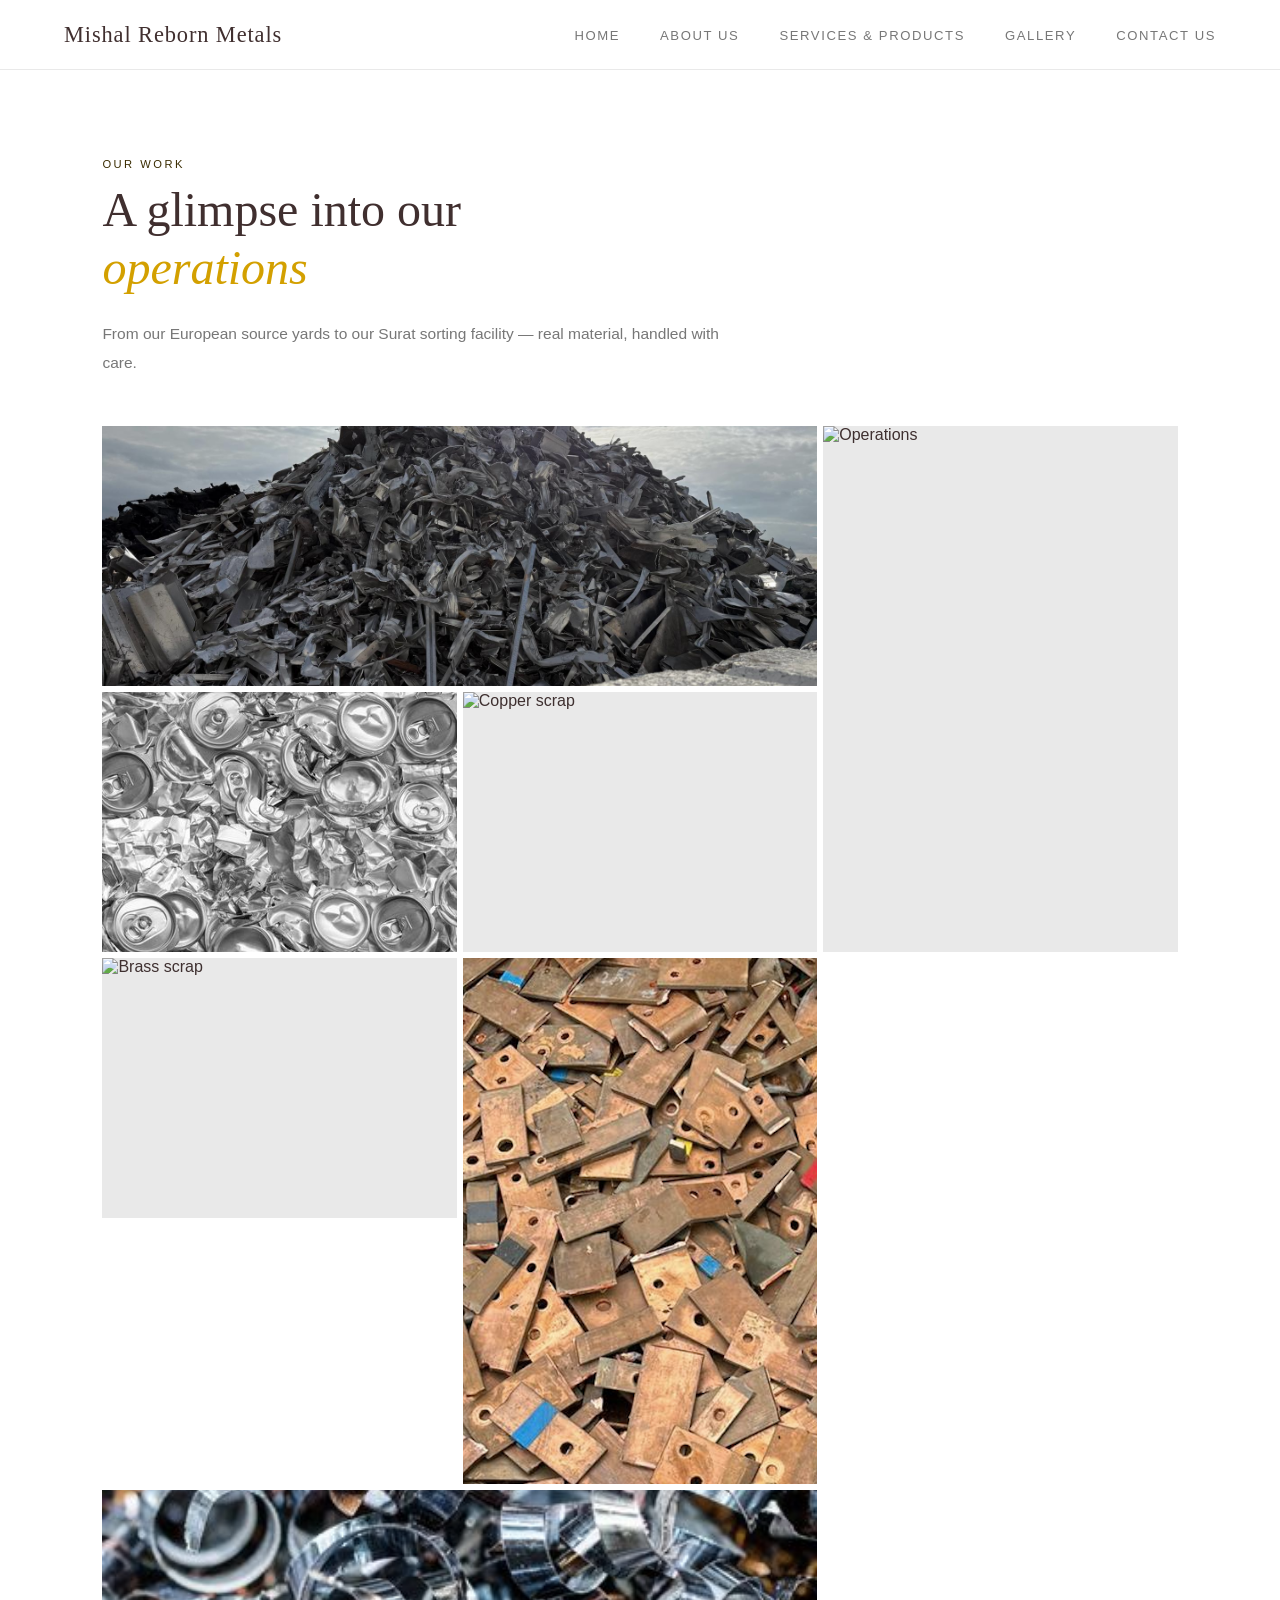
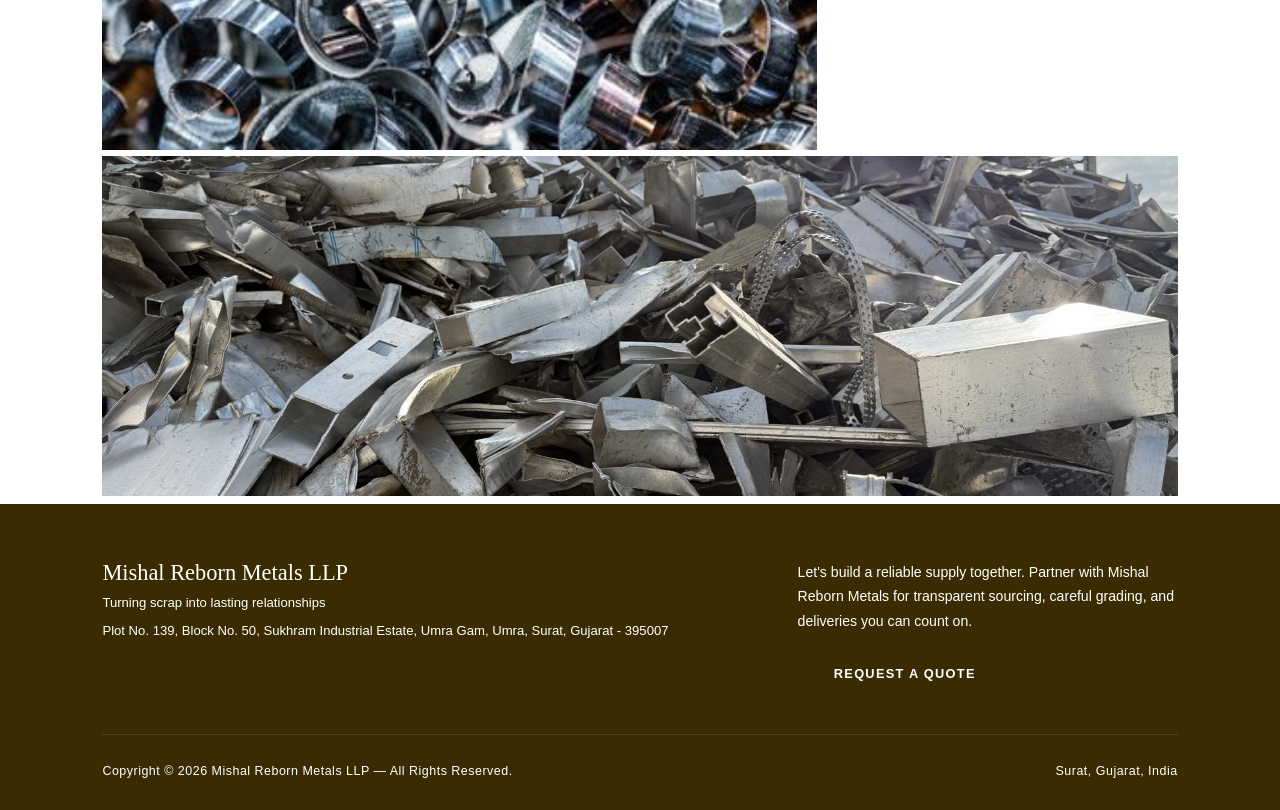
==== gallery.html @ f5328092 "edited" ====
<!DOCTYPE html>
<html lang="en">
<head>
  <meta charset="UTF-8" />
  <meta name="viewport" content="width=device-width, initial-scale=1.0" />
  <title>Gallery - Mishal Reborn Metals LLP</title>
  <link href="static/styles.css" rel="stylesheet" />
</head>
<body>
    <nav id="navbar">
        <a class="nav-brand" href="index.html">Mishal Reborn Metals</a>
        <button class="nav-toggle" id="navToggle" onclick="toggleNav()" aria-label="Menu">
          <span></span><span></span><span></span>
        </button>
        <ul class="nav-links" id="navLinks">
          <li><a href="index.html">Home</a></li>
          <li><a href="index.html#about">About Us</a></li>
          <li><a href="index.html#services">Services &amp; Products</a></li>
          <li><a href="gallery.html">Gallery</a></li>
          <li><a href="index.html#contact">Contact Us</a></li>
        </ul>
      </nav>
        
    <section id="gallery">
        <div class="section">
        <p class="section-label">Our Work</p>
        <h2 class="section-title">A glimpse into our<br><em>operations</em></h2>
        <p class="section-body" style="margin-bottom:3rem;">From our European source yards to our Surat sorting facility — real material, handled with care.</p>
    
        <div class="gallery-grid">
            <div class="gallery-item gallery-wide">
            <img src="static/images/3.jpeg" alt="Facility overview" />
            <div class="gallery-caption">Sorting Facility — Surat</div>
            </div>
            <div class="gallery-item gallery-tall">
            <img src="static/images/five.png" alt="Operations" />
            <div class="gallery-caption">Grading Operations</div>
            </div>
    
            <div class="gallery-item">
            <img src="static/images/aluminium.jpeg" alt="Aluminium scrap" />
            <div class="gallery-caption">Aluminium — Sorted &amp; Ready</div>
            </div>
            <div class="gallery-item">
            <img src="static/images/copper.jpeg" alt="Copper scrap" />
            <div class="gallery-caption">Copper Grades</div>
            </div>
            <div class="gallery-item">
            <img src="static/images/brass.jpeg" alt="Brass scrap" />
            <div class="gallery-caption">Brass Lots</div>
            </div>
    
            <div class="gallery-item gallery-tall">
            <img src="static/images/iron.png" alt="Iron scrap" />
            <div class="gallery-caption">Iron — Pre-shipment Inspection</div>
            </div>
            <div class="gallery-item gallery-wide">
            <img src="static/images/steel.jpeg" alt="Steel scrap" />
            <div class="gallery-caption">Steel — European Yard</div>
            </div>
    
            <div class="gallery-item gallery-feature">
            <img src="static/images/a1.jpeg" alt="Warehouse" />
            <div class="gallery-caption gallery-caption-feature">Our Warehouse &amp; Processing Floor</div>
            </div>
        </div>
        </div>
    </section>
    <footer>
        <div class="footer-top">
          <div>
            <div class="footer-brand">Mishal Reborn Metals LLP</div>
            <div class="footer-tagline">Turning scrap into lasting relationships</div>
            <a href="https://maps.app.goo.gl/XAs3vdvxXci3HCGb8"  target="_blank" rel="noopener noreferrer" class="footer-address-link">Plot No. 139, Block No. 50, Sukhram Industrial Estate, Umra Gam, Umra, Surat, Gujarat - 395007</a>
          </div>
          <div class="footer-cta-text">
            <p>Let's build a reliable supply together. Partner with Mishal Reborn Metals for transparent sourcing, careful grading, and deliveries you can count on.</p>
            <a class="btn-primary" href="index.html#contact">Request a Quote</a>
          </div>
        </div>
        <div class="footer-bottom">
          <span class="footer-copy">Copyright &copy; 2026 Mishal Reborn Metals LLP — All Rights Reserved.</span>
          <span class="footer-copy">Surat, Gujarat, India</span>
        </div>
    </footer>
    <script>
        document.querySelectorAll('a[href^="#"]').forEach(link => {
          link.addEventListener('click', e => {
            const target = document.querySelector(link.getAttribute('href'));
            if (!target) return;
            e.preventDefault();
            target.scrollIntoView({ behavior: 'smooth' });
            // close mobile nav
            document.getElementById('navLinks').classList.remove('open');
            document.getElementById('navToggle').classList.remove('open');
          });
        });
      
        /* ── Active nav highlight on scroll ── */
        window.addEventListener('scroll', () => {
            document.getElementById('navbar').classList.toggle('scrolled', window.scrollY > 10);
        });   

    /* ── Mobile nav toggle ── */
        function toggleNav() {
            document.getElementById('navLinks').classList.toggle('open');
            document.getElementById('navToggle').classList.toggle('open');
        }

    /* ── Gallery lightbox ── */
        const galleryItems = document.querySelectorAll('.gallery-item img');
        galleryItems.forEach(img => {
            img.style.cursor = 'zoom-in';
            img.addEventListener('click', () => {
            const overlay = document.createElement('div');
            overlay.className = 'lightbox';
            overlay.innerHTML = `<div class="lightbox-inner"><img src="${img.src}" alt="${img.alt}"><button class="lightbox-close">✕</button></div>`;
            document.body.appendChild(overlay);
            overlay.addEventListener('click', e => {
                if (e.target === overlay || e.target.classList.contains('lightbox-close')) overlay.remove();
            });
            });
        });
        
        </script>

    </body>
    </html>
---- static/styles.css ----
@import url('https://fonts.cdnfonts.com/css/pristina');

:root {
  /* New color theme */
  --primary-dark: #6C6052;
  --primary-purple: #866999;
  --primary-light: #F9EEF4;
  --primary-mid: #6D5869;
  
  /* Derived / semantic colors */
  --beige: var(--primary-dark);      /* #6C6052 */
  --alabaster: var(--primary-light); /* #F9EEF4 */
  --sage: var(--primary-purple);     /* #866999 */
  --sage-dark: #6D5869;              /* #6D5869 (darker purple) */
  --text-dark: #3a3830;
  --text-mid: #5c5a50;
  --text-light: #7a7870;
}
@import url('https://fonts.cdnfonts.com/css/pristina');

:root {
  --bg-main: #ffffff;           
  --bg-secondary: #ffffff;      
  --text-dark: #402f2f;         
  --text-mid: #777777;          
  --text-light: #a0a0a0;        
  --border-color: #e9e9e9;      
  --border-hairline: #f7f7f7;   
  --primary: #3a2c00;           
  --primary-hover: #000000;     
  --primary-light: #d3a000;     
  --primary-fade: rgba(58, 44, 0, 0.05); /* --COLOR-PRIMARY-FADE */
  --link: #3a2c00;              
  --link-hover: rgba(58, 44, 0, 0.7);
  --footer-bg: #3a2c00;         
  --footer-text: #ffffff;       
  --header-bg: #ffffff;         
  --header-link: #3a2c00;       
  --sale-bg: #b5be10;           
  
  --alabaster: var(--bg-main);
  --beige: var(--border-color);
  --sage: var(--primary);
  --sage-dark: var(--primary-hover);
  --text-dark-alt: var(--text-dark);
  --text-mid-alt: var(--text-mid);
  --text-light-alt: var(--text-light);
}

*, *::before, *::after { box-sizing: border-box; margin: 0; padding: 0; }

body {
  font-family: 'Jost', sans-serif;
  background: var(--alabaster);
  color: var(--text-dark-alt);
  overflow-x: hidden;
}

nav {
  position: fixed;
  top: 0; left: 0; right: 0;
  z-index: 1000;
  display: flex;
  align-items: center;
  justify-content: space-between;
  padding: 0 5%;
  height: 70px;
  background: rgba(255, 255, 255, 0.96);
  backdrop-filter: blur(8px);
  border-bottom: 1px solid var(--border-color);
  transition: box-shadow 0.3s;
}
nav.scrolled { box-shadow: 0 2px 20px rgba(58, 44, 0, 0.08); }

.nav-brand {
  font-family: 'Pristina';
  font-size: 1.4rem;
  font-weight: 500;
  letter-spacing: 0.04em;
  color: var(--text-dark-alt);
  text-decoration: none;
  cursor: pointer;
}

.nav-links {
  display: flex;
  gap: 2.5rem;
  list-style: none;
}
.nav-links a {
  font-family: 'Jost', sans-serif;
  font-size: 0.82rem;
  font-weight: 500;
  letter-spacing: 0.12em;
  text-transform: uppercase;
  color: var(--text-mid-alt);
  text-decoration: none;
  padding-bottom: 3px;
  border-bottom: 1.5px solid transparent;
  transition: color 0.2s, border-color 0.2s;
}
.nav-links a:hover,
.nav-links a.active { color: var(--primary); border-bottom-color: var(--primary); }

.nav-toggle {
  display: none;
  flex-direction: column;
  gap: 5px;
  cursor: pointer;
  background: none;
  border: none;
  padding: 4px;
}
.nav-toggle span { display: block; width: 24px; height: 1.5px; background: var(--text-dark-alt); transition: 0.3s; }
.nav-toggle.open span:nth-child(1) { transform: translateY(6.5px) rotate(45deg); }
.nav-toggle.open span:nth-child(2) { opacity: 0; }
.nav-toggle.open span:nth-child(3) { transform: translateY(-6.5px) rotate(-45deg); }

/* ===== SECTIONS ===== */
section {
  padding-top: 70px;
}

section[id] {
  scroll-margin-top: 70px;
}

/* ===== HERO ===== */
.hero {
  position: relative;
  height: calc(100vh - 70px);
  min-height: 520px;
  display: flex;
  align-items: center;
  justify-content: center;
  text-align: center;
  overflow: hidden;
}
.hero-bg {
  position: absolute; inset: 0;
  background: url('static/images/a1.jpeg') center center / cover no-repeat;
  transform: scale(1.04);
  opacity: 1;
  animation: zoomOut 12s ease forwards;
}
@keyframes zoomOut { from { transform: scale(1.06); } to { transform: scale(1.0); } }
.hero-overlay {
  position: absolute; inset: 0;
  /* opacity: 1; */
  /* background: linear-gradient(to bottom, rgba(58, 44, 0, 0.1) 0%, rgba(0, 0, 0, 0.4) 100%); */
}
.hero-content {
  position: relative;
  z-index: 2;
  padding: 0 1.5rem;
  max-width: 780px;
  animation: riseIn 1.1s ease 0.2s both;
}
@keyframes riseIn { from { opacity: 0; transform: translateY(30px); } to { opacity: 1; transform: translateY(0); } }
.hero-title {
  font-family: 'Pristina';
  font-size: clamp(2.8rem, 7vw, 5.2rem);
  font-weight: 500;
  line-height: 1.1;
  color: #ffffff;
  margin-bottom: 0.6rem;
}
.hero-slogan {
  font-size: clamp(1.05rem, 2vw, 1.85rem);
  font-weight: 400;
  letter-spacing: 0.06em;
  color: white;
  margin-bottom: 2.6rem;
}
.hero-cta {
  display: inline-flex;
  gap: 1rem;
  flex-wrap: wrap;
  justify-content: center;
}

/* ===== BUTTONS ===== */
.btn-primary {
  display: inline-block;
  padding: 0.75rem 2.2rem;
  background: var(--primary);
  color: #ffffff;
  font-size: 0.8rem;
  font-weight: 600;
  letter-spacing: 0.1em;
  text-transform: uppercase;
  text-decoration: none;
  border: 1.5px solid var(--primary);
  cursor: pointer;
  transition: background 0.25s, color 0.25s;
}
.btn-primary:hover { background: var(--primary-hover); border-color: var(--primary-hover); }
.btn-outline {
  display: inline-block;
  padding: 0.75rem 2.2rem;
  background: transparent;
  color: #ffffff;
  font-size: 0.8rem;
  font-weight: 600;
  letter-spacing: 0.1em;
  text-transform: uppercase;
  text-decoration: none;
  border: 1.5px solid rgba(255, 255, 255, 0.6);
  cursor: pointer;
  transition: background 0.25s, border-color 0.25s;
}
.btn-outline:hover { background: rgba(255, 255, 255, 0.1); border-color: #ffffff; }

/* ===== LAYOUT HELPERS ===== */
.section { padding: 5.5rem 8%; }
.section-alt { background: var(--border-hairline); }

.section-label {
  font-size: 0.7rem;
  letter-spacing: 0.22em;
  text-transform: uppercase;
  color: var(--primary);
  margin-bottom: 0.7rem;
}
.section-title {
  font-family: 'Cormorant Garamond', serif;
  font-size: clamp(2rem, 4vw, 3rem);
  font-weight: 400;
  line-height: 1.2;
  color: var(--text-dark-alt);
  margin-bottom: 1.5rem;
}
.section-title em { font-style: italic; color: var(--primary-light); }
.section-body {
  font-size: 0.97rem;
  font-weight: 300;
  line-height: 1.85;
  color: var(--text-mid-alt);
  max-width: 640px;
}

/* ===== HIGHLIGHTS ===== */
.highlights {
  display: grid;
  grid-template-columns: repeat(2, 1fr);
  background: var(--primary);
}
.highlight-card {
  padding: 3rem 2.5rem;
  border-right: 1px solid rgba(255, 255, 255, 0.1);
}
.highlight-card:last-child { border-right: none; }
.highlight-num {
  font-family: 'Cormorant Garamond', serif;
  font-size: 3rem;
  font-weight: 300;
  color: #ffffff;
  margin-bottom: 0.4rem;
}
.highlight-label {
  font-size: 0.78rem;
  font-weight: 500;
  letter-spacing: 0.08em;
  color: #ffffff;
  margin-bottom: 0.5rem;
  text-transform: uppercase;
}
.highlight-text {
  font-size: 0.88rem;
  font-weight: 300;
  line-height: 1.65;
  color: #ffffff;
}

/* ===== SPLIT ===== */
.split { display: grid; grid-template-columns: 1fr 1fr; }
.split-img {
  background: url('static/images/home.jpeg') center/cover no-repeat;
  min-height: 460px;
}
.split-content { padding: 5rem 6%; display: flex; flex-direction: column; justify-content: center; }

/* ===== ABOUT ===== */
.about-grid {
  display: grid;
  grid-template-columns: 1fr 1fr;
  gap: 4rem;
  align-items: start;
}
.about-block { margin-bottom: 2.5rem; }
.about-block h3 {
  font-family: 'Cormorant Garamond', serif;
  font-size: 1.5rem;
  font-weight: 500;
  color: var(--text-dark-alt);
  margin-bottom: 0.8rem;
}
.about-block p {
  font-size: 0.95rem;
  font-weight: 300;
  line-height: 1.85;
  color: var(--text-mid-alt);
}

/* ===== LOCATIONS ===== */
.locations-bar { display: flex; flex-wrap: wrap; }
.location-item {
  flex: 1;
  min-width: 200px;
  padding: 2.2rem 2rem;
  border-right: 1px solid var(--border-color);
}
.location-item:last-child { border-right: none; }
.location-flag { font-size: 1.8rem; margin-bottom: 0.6rem; }
.location-country {
  font-family: 'Cormorant Garamond', serif;
  font-size: 1.2rem;
  font-weight: 500;
  color: var(--text-dark-alt);
  margin-bottom: 0.25rem;
}
.location-role {
  font-size: 0.76rem;
  letter-spacing: 0.12em;
  text-transform: uppercase;
  color: var(--primary);
}

/* ===== SERVICES ===== */
.services-intro {
  max-width: 720px;
  margin: 0 auto 4rem;
  text-align: center;
}
.services-list {
  display: grid;
  grid-template-columns: repeat(auto-fit, minmax(220px, 1fr));
  gap: 1.5px;
  background: var(--border-color);
  margin-bottom: 5rem;
}
.service-card {
  background: var(--alabaster);
  padding: 2rem 1.8rem;
  transition: background 0.25s;
}
.service-card:hover { background: var(--border-hairline); }
.service-icon { font-size: 1.5rem; margin-bottom: 0.8rem; }
.service-name {
  font-family: 'Cormorant Garamond', serif;
  font-size: 1.1rem;
  font-weight: 600;
  color: var(--text-dark-alt);
  margin-bottom: 0.5rem;
}
.service-desc {
  font-size: 0.85rem;
  font-weight: 300;
  line-height: 1.7;
  color: var(--text-mid-alt);
}

/* ===== PRODUCTS ===== */
.products-header {
  text-align: center;
  max-width: 700px;
  margin: 0 auto 3.5rem;
}
.products-grid {
  display: grid;
  grid-template-columns: repeat(auto-fit, minmax(250px, 1fr));
  gap: 1.5px;
  background: transparent;
}
.product-card {
  background: var(--alabaster);
  padding: 2.5rem 2rem;
  position: relative;
  transition: background 0.25s;
  border-right: 1.5px solid var(--border-color);
}
.product-card:hover { background: var(--border-hairline); }
.product-letter {
  font-family: 'Cormorant Garamond', serif;
  font-size: 5rem;
  font-weight: 300;
  color: var(--border-color);
  line-height: 1;
  margin-bottom: -0.5rem;
}
.product-name {
  font-family: 'Cormorant Garamond', serif;
  font-size: 1.55rem;
  font-weight: 500;
  color: var(--text-dark-alt);
  margin-bottom: 0.8rem;
}
.product-desc {
  font-size: 0.88rem;
  font-weight: 300;
  line-height: 1.78;
  color: var(--text-mid-alt);
}

/* ===== QA BANNER ===== */
.qa-banner {
  background: var(--primary);
  padding: 4.5rem 8%;
  display: grid;
  grid-template-columns: 1fr 1fr;
  gap: 4rem;
}
.qa-block h3 {
  font-family: 'Cormorant Garamond', serif;
  font-size: 1.6rem;
  font-weight: 400;
  color: #ffffff;
  margin-bottom: 0.8rem;
}
.qa-block p {
  font-size: 0.9rem;
  font-weight: 300;
  line-height: 1.8;
  color: rgba(255, 255, 255, 0.7);
}

/* ===== GALLERY ===== */
.gallery-grid {
  display: grid;
  grid-template-columns: repeat(3, 1fr);
  grid-auto-rows: 260px;
  gap: 6px;
}

.gallery-item {
  position: relative;
  overflow: hidden;
  background: var(--border-color);
}

.gallery-wide { grid-column: span 2; }
.gallery-tall { grid-row: span 2; }
.gallery-feature { grid-column: span 3; grid-row: span 1; height: 340px; }

.gallery-item img {
  width: 100%;
  height: 100%;
  object-fit: cover;
  display: block;
  transition: transform 0.5s ease, filter 0.4s ease;
  filter: saturate(0.85);
}
.gallery-item:hover img {
  transform: scale(1.04);
  filter: saturate(1);
}

.gallery-caption {
  position: absolute;
  bottom: 0; left: 0; right: 0;
  padding: 0.9rem 1.1rem 0.8rem;
  background: linear-gradient(to top, rgba(0, 0, 0, 0.7) 0%, transparent 100%);
  font-size: 0.75rem;
  letter-spacing: 0.1em;
  text-transform: uppercase;
  color: rgba(255, 255, 255, 0.9);
  transform: translateY(4px);
  opacity: 0;
  transition: opacity 0.3s, transform 0.3s;
}
.gallery-item:hover .gallery-caption {
  opacity: 1;
  transform: translateY(0);
}
.gallery-caption-feature {
  font-size: 0.85rem;
  letter-spacing: 0.14em;
}

/* ===== LIGHTBOX ===== */
.lightbox {
  position: fixed;
  inset: 0;
  background: rgba(0, 0, 0, 0.9);
  z-index: 2000;
  display: flex;
  align-items: center;
  justify-content: center;
  padding: 2rem;
  animation: fadeIn 0.2s ease;
}
@keyframes fadeIn { from { opacity: 0; } to { opacity: 1; } }
.lightbox-inner {
  position: relative;
  max-width: 90vw;
  max-height: 90vh;
}
.lightbox-inner img {
  max-width: 90vw;
  max-height: 85vh;
  object-fit: contain;
  display: block;
  border: 1px solid rgba(255, 255, 255, 0.1);
}
.lightbox-close {
  position: absolute;
  top: -2.2rem;
  right: 0;
  background: none;
  border: none;
  color: rgba(255, 255, 255, 0.7);
  font-size: 1.2rem;
  cursor: pointer;
  letter-spacing: 0.05em;
  transition: color 0.2s;
}
.lightbox-close:hover { color: #ffffff; }

/* ===== CONTACT ===== */
.contact-grid {
  display: grid;
  grid-template-columns: 1fr 1fr;
  gap: 6rem;
  align-items: start;
}
.contact-label {
  font-size: 0.7rem;
  letter-spacing: 0.22em;
  text-transform: uppercase;
  color: var(--primary);
  margin-bottom: 0.4rem;
}
.contact-value {
  display: flex;
  align-items: center;
  flex-wrap: wrap;
  gap: 0.75rem;            /* balanced spacing between number and icon */
  font-size: 1rem;
  font-weight: 400;
  color: var(--text-dark-alt);
  margin-bottom: 1.6rem;
  line-height: 1.55;
}

/* Phone number link styling (excluding the WhatsApp link) */
.contact-value a:not(.wa-link) {
  color: var(--text-dark-alt);
  text-decoration: none;
  border-bottom: 1px solid var(--border-color);
  padding-bottom: 1px;
  transition: border-color 0.2s;
}
.contact-value a:not(.wa-link):hover {
  border-color: var(--primary);
}

/* WhatsApp link container */
.wa-link {
  display: inline-flex;
  align-items: center;
  justify-content: center;
  border-bottom: 0 !important;
  padding-bottom: 0 !important;
  line-height: 1;
  transition: transform 0.2s ease;
}

/* WhatsApp icon image */
.wa-link img {
  width: 28px;             /* more elegant, matches text scale */
  height: 28px;
  display: block;
  transition: transform 0.2s ease, filter 0.2s ease;
  border-radius: 4px;      /* subtle rounding, optional – remove if icon has its own shape */
}

/* Hover effects: gentle scale + soft shadow */
.wa-link:hover img {
  transform: scale(1.08);
  filter: drop-shadow(0 2px 4px rgba(0, 0, 0, 0.1));
}
.contact-form-note {
  background: var(--border-hairline);
  padding: 2.5rem;
  border-left: 3px solid var(--primary);
}
.contact-form-note p {
  font-size: 0.9rem;
  font-weight: 300;
  line-height: 1.8;
  color: var(--text-mid-alt);
}
.contact-form-note strong { color: var(--text-dark-alt); font-weight: 500; }

/* ===== FOOTER ===== */
footer {
  background: var(--footer-bg);
  padding: 3.5rem 8% 2rem;
}
.footer-top {
  display: flex;
  justify-content: space-between;
  align-items: flex-start;
  gap: 3rem;
  padding-bottom: 2.5rem;
  border-bottom: 1px solid rgba(255, 255, 255, 0.1);
  flex-wrap: wrap;
}
.footer-brand {
  font-family: 'Pristina';
  font-size: 1.4rem;
  font-weight: 400;
  color: #ffffff;
  margin-bottom: 0.6rem;
}
.footer-tagline {
  font-size: 0.82rem;
  font-weight: 300;
  color: #ffffff;
}
.footer-address-link {
  font-size: 0.82rem;
  font-weight: 300;
  color: #ffffff;
  margin-top: 0.75rem;
  line-height: 1.4;
  font-style: normal;
  text-decoration: none;
  display: inline-block;
  transition: color 0.2s ease;
}
.footer-address-link:hover {
  color: #ffffff;
  text-decoration: underline;
}
.footer-cta-text { max-width: 380px; }
.footer-cta-text p {
  font-size: 0.88rem;
  font-weight: 300;
  line-height: 1.75;
  color: #ffffff;
  margin-bottom: 1.2rem;
}
.footer-bottom {
  padding-top: 1.8rem;
  display: flex;
  justify-content: space-between;
  align-items: center;
  flex-wrap: wrap;
  gap: 1rem;
}
.footer-copy {
  font-size: 0.78rem;
  color: #ffffff;
  letter-spacing: 0.04em;
}

/* ===== RESPONSIVE ===== */
@media (max-width: 900px) {
  .nav-links {
    display: none;
    flex-direction: column;
    position: absolute;
    top: 70px; left: 0; right: 0;
    background: var(--alabaster);
    border-top: 1px solid var(--border-color);
    padding: 1.5rem 5%;
    gap: 1.2rem;
  }
  .nav-links.open { display: flex; }
  .nav-toggle { display: flex; }
  .highlights { grid-template-columns: 1fr; }
  .highlight-card { border-right: none; border-bottom: 1px solid rgba(255, 255, 255, 0.1); }
  .split { grid-template-columns: 1fr; }
  .split-img { min-height: 280px; }
  .about-grid { grid-template-columns: 1fr; gap: 0; }
  .contact-grid { grid-template-columns: 1fr; gap: 3rem; }
  .qa-banner { grid-template-columns: 1fr; gap: 2rem; }
  .footer-top { flex-direction: column; }
  .section { padding: 4rem 6%; }
  .gallery-grid {
    grid-template-columns: repeat(2, 1fr);
    grid-auto-rows: 220px;
  }
  .gallery-wide { grid-column: span 2; }
  .gallery-tall { grid-row: span 1; }
  .gallery-feature { grid-column: span 2; }
}
@media (max-width: 600px) {
  .products-grid { grid-template-columns: 1fr; }
  .services-list { grid-template-columns: 1fr; }
  .gallery-grid {
    grid-template-columns: 1fr;
    grid-auto-rows: 200px;
  }
  .gallery-wide,
  .gallery-tall,
  .gallery-feature { grid-column: span 1; grid-row: span 1; height: 200px; }
}
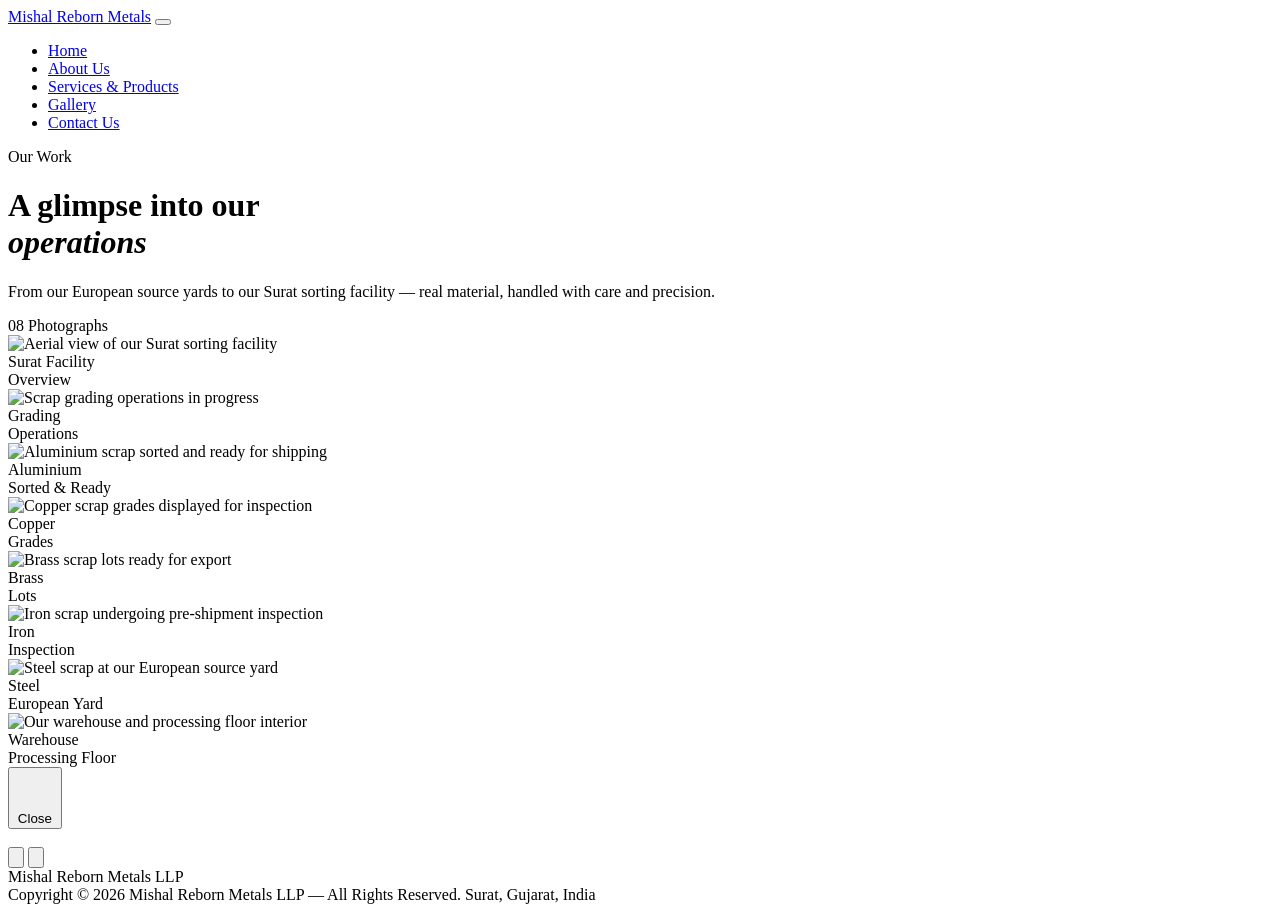
==== commit 4be235c5: "Update gallery.html" ====
--- a/gallery.html
+++ b/gallery.html
@@ -4,126 +4,290 @@
 <head>
   <meta charset="UTF-8" />
   <meta name="viewport" content="width=device-width, initial-scale=1.0" />
-  <title>Gallery - Mishal Reborn Metals LLP</title>
-  <link href="static/styles.css" rel="stylesheet" />
+  <title>Gallery — Mishal Reborn Metals LLP</title>
+  <meta name="description" content="A visual journey through our European source yards, scrap sorting operations, and Surat processing facility. Real material, handled with precision." />
+  <link href="static/main_styles.css" rel="stylesheet" />
+  <link href="static/gallery_styles.css" rel="stylesheet" />
 </head>
-<body>
-    <nav id="navbar">
-        <a class="nav-brand" href="index.html">Mishal Reborn Metals</a>
-        <button class="nav-toggle" id="navToggle" onclick="toggleNav()" aria-label="Menu">
-          <span></span><span></span><span></span>
-        </button>
-        <ul class="nav-links" id="navLinks">
-          <li><a href="index.html">Home</a></li>
-          <li><a href="index.html#about">About Us</a></li>
-          <li><a href="index.html#services">Services &amp; Products</a></li>
-          <li><a href="gallery.html">Gallery</a></li>
-          <li><a href="index.html#contact">Contact Us</a></li>
-        </ul>
-      </nav>
-        
-    <section id="gallery">
-        <div class="section">
-        <p class="section-label">Our Work</p>
-        <h2 class="section-title">A glimpse into our<br><em>operations</em></h2>
-        <p class="section-body" style="margin-bottom:3rem;">From our European source yards to our Surat sorting facility — real material, handled with care.</p>
-    
-        <div class="gallery-grid">
-            <div class="gallery-item gallery-wide">
-            <img src="static/images/3.jpeg" alt="Facility overview" />
-            <div class="gallery-caption">Sorting Facility — Surat</div>
-            </div>
-            <div class="gallery-item gallery-tall">
-            <img src="static/images/five.png" alt="Operations" />
-            <div class="gallery-caption">Grading Operations</div>
-            </div>
-    
-            <div class="gallery-item">
-            <img src="static/images/aluminium.jpeg" alt="Aluminium scrap" />
-            <div class="gallery-caption">Aluminium — Sorted &amp; Ready</div>
-            </div>
-            <div class="gallery-item">
-            <img src="static/images/copper.jpeg" alt="Copper scrap" />
-            <div class="gallery-caption">Copper Grades</div>
-            </div>
-            <div class="gallery-item">
-            <img src="static/images/brass.jpeg" alt="Brass scrap" />
-            <div class="gallery-caption">Brass Lots</div>
-            </div>
-    
-            <div class="gallery-item gallery-tall">
-            <img src="static/images/iron.png" alt="Iron scrap" />
-            <div class="gallery-caption">Iron — Pre-shipment Inspection</div>
-            </div>
-            <div class="gallery-item gallery-wide">
-            <img src="static/images/steel.jpeg" alt="Steel scrap" />
-            <div class="gallery-caption">Steel — European Yard</div>
-            </div>
-    
-            <div class="gallery-item gallery-feature">
-            <img src="static/images/a1.jpeg" alt="Warehouse" />
-            <div class="gallery-caption gallery-caption-feature">Our Warehouse &amp; Processing Floor</div>
-            </div>
-        </div>
-        </div>
-    </section>
-    <footer>
-        <div class="footer-top">
-          <div>
-            <div class="footer-brand">Mishal Reborn Metals LLP</div>
-            <div class="footer-tagline">Turning scrap into lasting relationships</div>
-            <a href="https://maps.app.goo.gl/XAs3vdvxXci3HCGb8"  target="_blank" rel="noopener noreferrer" class="footer-address-link">Plot No. 139, Block No. 50, Sukhram Industrial Estate, Umra Gam, Umra, Surat, Gujarat - 395007</a>
-          </div>
-          <div class="footer-cta-text">
-            <p>Let's build a reliable supply together. Partner with Mishal Reborn Metals for transparent sourcing, careful grading, and deliveries you can count on.</p>
-            <a class="btn-primary" href="index.html#contact">Request a Quote</a>
-          </div>
-        </div>
-        <div class="footer-bottom">
-          <span class="footer-copy">Copyright &copy; 2026 Mishal Reborn Metals LLP — All Rights Reserved.</span>
-          <span class="footer-copy">Surat, Gujarat, India</span>
-        </div>
-    </footer>
-    <script>
-        document.querySelectorAll('a[href^="#"]').forEach(link => {
-          link.addEventListener('click', e => {
-            const target = document.querySelector(link.getAttribute('href'));
-            if (!target) return;
-            e.preventDefault();
-            target.scrollIntoView({ behavior: 'smooth' });
-            // close mobile nav
-            document.getElementById('navLinks').classList.remove('open');
-            document.getElementById('navToggle').classList.remove('open');
-          });
-        });
-      
-        /* ── Active nav highlight on scroll ── */
-        window.addEventListener('scroll', () => {
-            document.getElementById('navbar').classList.toggle('scrolled', window.scrollY > 10);
-        });   
+<body class="gallery-page">
+
+  <!-- ── Navigation ── -->
+  <nav id="navbar">
+    <a class="nav-brand" href="index.html">Mishal Reborn Metals</a>
+    <button class="nav-toggle" id="navToggle" onclick="toggleNav()" aria-label="Open menu">
+      <span></span><span></span><span></span>
+    </button>
+    <ul class="nav-links" id="navLinks">
+      <li><a href="index.html">Home</a></li>
+      <li><a href="index.html#about">About Us</a></li>
+      <li><a href="index.html#services">Services &amp; Products</a></li>
+      <li><a href="gallery.html" class="active">Gallery</a></li>
+      <li><a href="index.html#contact">Contact Us</a></li>
+    </ul>
+  </nav>
+
+  <!-- ── Gallery Header ── -->
+  <header class="gallery-header">
+    <div class="gallery-header-inner">
+      <div class="gallery-eyebrow">
+        <span class="gallery-eyebrow-line"></span>
+        <span class="gallery-eyebrow-text">Our Work</span>
+      </div>
+      <h1>A glimpse into our<br><em>operations</em></h1>
+      <p>From our European source yards to our Surat sorting facility — real material, handled with care and precision.</p>
+      <div class="gallery-count">08 Photographs</div>
+    </div>
+  </header>
+
+  <div class="gallery-rule" aria-hidden="true"></div>
+
+  <!-- ── Immersive Gallery Grid ── -->
+  <section id="gallery" class="immersive-gallery" aria-label="Operations gallery">
+
+    <article class="immersive-item" tabindex="0" role="button" aria-label="Open: Surat Facility — Overview">
+      <div class="immersive-img-wrap">
+        <img src="static/images/g7.jpeg" alt="Aerial view of our Surat sorting facility" loading="lazy" />
+      </div>
+      <div class="item-details">
+        <div class="item-title">Surat Facility</div>
+        <div class="item-category">Overview</div>
+      </div>
+    </article>
+
+    <article class="immersive-item" tabindex="0" role="button" aria-label="Open: Grading — Operations">
+      <div class="immersive-img-wrap">
+        <img src="static/images/g1.png" alt="Scrap grading operations in progress" loading="lazy" />
+      </div>
+      <div class="item-details">
+        <div class="item-title">Grading</div>
+        <div class="item-category">Operations</div>
+      </div>
+    </article>
+
+    <article class="immersive-item" tabindex="0" role="button" aria-label="Open: Aluminium — Sorted">
+      <div class="immersive-img-wrap">
+        <img src="static/images/g2.jpeg" alt="Aluminium scrap sorted and ready for shipping" loading="lazy" />
+      </div>
+      <div class="item-details">
+        <div class="item-title">Aluminium</div>
+        <div class="item-category">Sorted &amp; Ready</div>
+      </div>
+    </article>
+
+    <article class="immersive-item" tabindex="0" role="button" aria-label="Open: Copper — Grades">
+      <div class="immersive-img-wrap">
+        <img src="static/images/g3.jpeg" alt="Copper scrap grades displayed for inspection" loading="lazy" />
+      </div>
+      <div class="item-details">
+        <div class="item-title">Copper</div>
+        <div class="item-category">Grades</div>
+      </div>
+    </article>
+
+    <article class="immersive-item" tabindex="0" role="button" aria-label="Open: Brass — Lots">
+      <div class="immersive-img-wrap">
+        <img src="static/images/g4.jpeg" alt="Brass scrap lots ready for export" loading="lazy" />
+      </div>
+      <div class="item-details">
+        <div class="item-title">Brass</div>
+        <div class="item-category">Lots</div>
+      </div>
+    </article>
+
+    <article class="immersive-item" tabindex="0" role="button" aria-label="Open: Iron — Pre-shipment Inspection">
+      <div class="immersive-img-wrap">
+        <img src="static/images/g5.jpeg" alt="Iron scrap undergoing pre-shipment inspection" loading="lazy" />
+      </div>
+      <div class="item-details">
+        <div class="item-title">Iron</div>
+        <div class="item-category">Inspection</div>
+      </div>
+    </article>
+
+    <article class="immersive-item" tabindex="0" role="button" aria-label="Open: Steel — European Yard">
+      <div class="immersive-img-wrap">
+        <img src="static/images/g6.jpeg" alt="Steel scrap at our European source yard" loading="lazy" />
+      </div>
+      <div class="item-details">
+        <div class="item-title">Steel</div>
+        <div class="item-category">European Yard</div>
+      </div>
+    </article>
+
+    <article class="immersive-item" tabindex="0" role="button" aria-label="Open: Warehouse — Processing Floor">
+      <div class="immersive-img-wrap">
+        <img src="static/images/g8.jpeg" alt="Our warehouse and processing floor interior" loading="lazy" />
+      </div>
+      <div class="item-details">
+        <div class="item-title">Warehouse</div>
+        <div class="item-category">Processing Floor</div>
+      </div>
+    </article>
+
+  </section>
+
+  <!-- ── Lightbox ── -->
+  <div id="luxLightbox" class="lux-lightbox" role="dialog" aria-modal="true" aria-label="Image viewer">
+    <div class="lux-topbar">
+      <span id="luxCaption" class="lux-lightbox-caption"></span>
+      <button class="lux-close" id="luxClose" aria-label="Close image viewer">
+        <svg viewBox="0 0 24 24"><path stroke-linecap="round" stroke-linejoin="round" d="M6 18L18 6M6 6l12 12"/></svg>
+        Close
+      </button>
+    </div>
+
+    <div class="lux-lightbox-inner">
+      <img src="" alt="" id="luxImg" class="lux-lightbox-img" />
+    </div>
+
+    <button class="lux-nav lux-prev" id="luxPrev" aria-label="Previous image">
+      <svg viewBox="0 0 24 24"><path stroke-linecap="round" stroke-linejoin="round" d="M15.75 19.5L8.25 12l7.5-7.5"/></svg>
+    </button>
+    <button class="lux-nav lux-next" id="luxNext" aria-label="Next image">
+      <svg viewBox="0 0 24 24"><path stroke-linecap="round" stroke-linejoin="round" d="M8.25 4.5l7.5 7.5-7.5 7.5"/></svg>
+    </button>
+
+    <div class="lux-counter" id="luxCounter" aria-live="polite"></div>
+  </div>
+
+  <!-- ── Footer ── -->
+  <footer>
+    <div class="footer-top">
+      <div>
+        <div class="footer-brand">Mishal Reborn Metals LLP</div>
+      </div>
+    </div>
+    <div class="footer-bottom">
+      <span class="footer-copy">Copyright &copy; 2026 Mishal Reborn Metals LLP — All Rights Reserved.</span>
+      <span class="footer-copy">Surat, Gujarat, India</span>
+    </div>
+  </footer>
+
+  <script>
+    /* ── Nav scroll state ── */
+    window.addEventListener('scroll', () => {
+      document.getElementById('navbar').classList.toggle('scrolled', window.scrollY > 10);
+    });
 
     /* ── Mobile nav toggle ── */
-        function toggleNav() {
-            document.getElementById('navLinks').classList.toggle('open');
-            document.getElementById('navToggle').classList.toggle('open');
+    function toggleNav() {
+      document.getElementById('navLinks').classList.toggle('open');
+      document.getElementById('navToggle').classList.toggle('open');
+    }
+
+    /* ── Smooth anchor scroll ── */
+    document.querySelectorAll('a[href^="#"]').forEach(link => {
+      link.addEventListener('click', e => {
+        const target = document.querySelector(link.getAttribute('href'));
+        if (!target) return;
+        e.preventDefault();
+        target.scrollIntoView({ behavior: 'smooth' });
+        document.getElementById('navLinks').classList.remove('open');
+        document.getElementById('navToggle').classList.remove('open');
+      });
+    });
+
+    /* ── Intersection Observer: clip-path curtain reveal ── */
+    const revealObserver = new IntersectionObserver((entries, obs) => {
+      entries.forEach(entry => {
+        if (entry.isIntersecting) {
+          entry.target.classList.add('in-view');
+          obs.unobserve(entry.target);
         }
-
-    /* ── Gallery lightbox ── */
-        const galleryItems = document.querySelectorAll('.gallery-item img');
-        galleryItems.forEach(img => {
-            img.style.cursor = 'zoom-in';
-            img.addEventListener('click', () => {
-            const overlay = document.createElement('div');
-            overlay.className = 'lightbox';
-            overlay.innerHTML = `<div class="lightbox-inner"><img src="${img.src}" alt="${img.alt}"><button class="lightbox-close">✕</button></div>`;
-            document.body.appendChild(overlay);
-            overlay.addEventListener('click', e => {
-                if (e.target === overlay || e.target.classList.contains('lightbox-close')) overlay.remove();
-            });
-            });
-        });
-        
-        </script>
-
-    </body>
-    </html>+      });
+    }, { root: null, rootMargin: '0px 0px -60px 0px', threshold: 0.08 });
+
+    document.querySelectorAll('.immersive-item').forEach(item => {
+      revealObserver.observe(item);
+    });
+
+    /* ── Keyboard accessibility: open lightbox with Enter/Space ── */
+    document.querySelectorAll('.immersive-item').forEach(item => {
+      item.addEventListener('keydown', e => {
+        if (e.key === 'Enter' || e.key === ' ') {
+          e.preventDefault();
+          item.click();
+        }
+      });
+    });
+
+    /* ── Lightbox ── */
+    const luxLightbox = document.getElementById('luxLightbox');
+    const luxImg      = document.getElementById('luxImg');
+    const luxCaption  = document.getElementById('luxCaption');
+    const luxClose    = document.getElementById('luxClose');
+    const luxPrev     = document.getElementById('luxPrev');
+    const luxNext     = document.getElementById('luxNext');
+    const luxCounter  = document.getElementById('luxCounter');
+
+    const items    = Array.from(document.querySelectorAll('.immersive-item'));
+    let currentIdx = 0;
+
+    function openLightbox(idx) {
+      currentIdx = idx;
+      const item = items[idx];
+      const img  = item.querySelector('img');
+      const title    = item.querySelector('.item-title').textContent;
+      const category = item.querySelector('.item-category').textContent;
+
+      luxImg.src     = img.src;
+      luxImg.alt     = img.alt;
+      luxCaption.textContent = `${title} — ${category}`;
+      luxCounter.textContent = `${String(idx + 1).padStart(2, '0')} / ${String(items.length).padStart(2, '0')}`;
+
+      luxLightbox.classList.add('active');
+      document.body.style.overflow = 'hidden';
+      luxClose.focus();
+    }
+
+    function closeLightbox() {
+      luxLightbox.classList.remove('active');
+      document.body.style.overflow = '';
+      setTimeout(() => { luxImg.src = ''; }, 500);
+    }
+
+    function navigateLightbox(dir) {
+      currentIdx = (currentIdx + dir + items.length) % items.length;
+      const item = items[currentIdx];
+      const img  = item.querySelector('img');
+      const title    = item.querySelector('.item-title').textContent;
+      const category = item.querySelector('.item-category').textContent;
+
+      /* Soft image swap with fade */
+      luxImg.style.opacity = '0';
+      luxImg.style.transform = 'scale(0.97) translateY(10px)';
+      setTimeout(() => {
+        luxImg.src = img.src;
+        luxImg.alt = img.alt;
+        luxCaption.textContent = `${title} — ${category}`;
+        luxCounter.textContent = `${String(currentIdx + 1).padStart(2, '0')} / ${String(items.length).padStart(2, '0')}`;
+        luxImg.style.opacity = '1';
+        luxImg.style.transform = 'scale(1) translateY(0)';
+      }, 250);
+    }
+
+    /* Click to open */
+    items.forEach((item, idx) => {
+      item.addEventListener('click', () => openLightbox(idx));
+    });
+
+    luxClose.addEventListener('click', closeLightbox);
+    luxPrev.addEventListener('click', () => navigateLightbox(-1));
+    luxNext.addEventListener('click', () => navigateLightbox(1));
+
+    /* Click outside to close */
+    luxLightbox.addEventListener('click', e => {
+      if (e.target === luxLightbox) closeLightbox();
+    });
+
+    /* Keyboard navigation */
+    document.addEventListener('keydown', e => {
+      if (!luxLightbox.classList.contains('active')) return;
+      if (e.key === 'Escape')      closeLightbox();
+      if (e.key === 'ArrowRight')  navigateLightbox(1);
+      if (e.key === 'ArrowLeft')   navigateLightbox(-1);
+    });
+  </script>
+
+</body>
+</html>
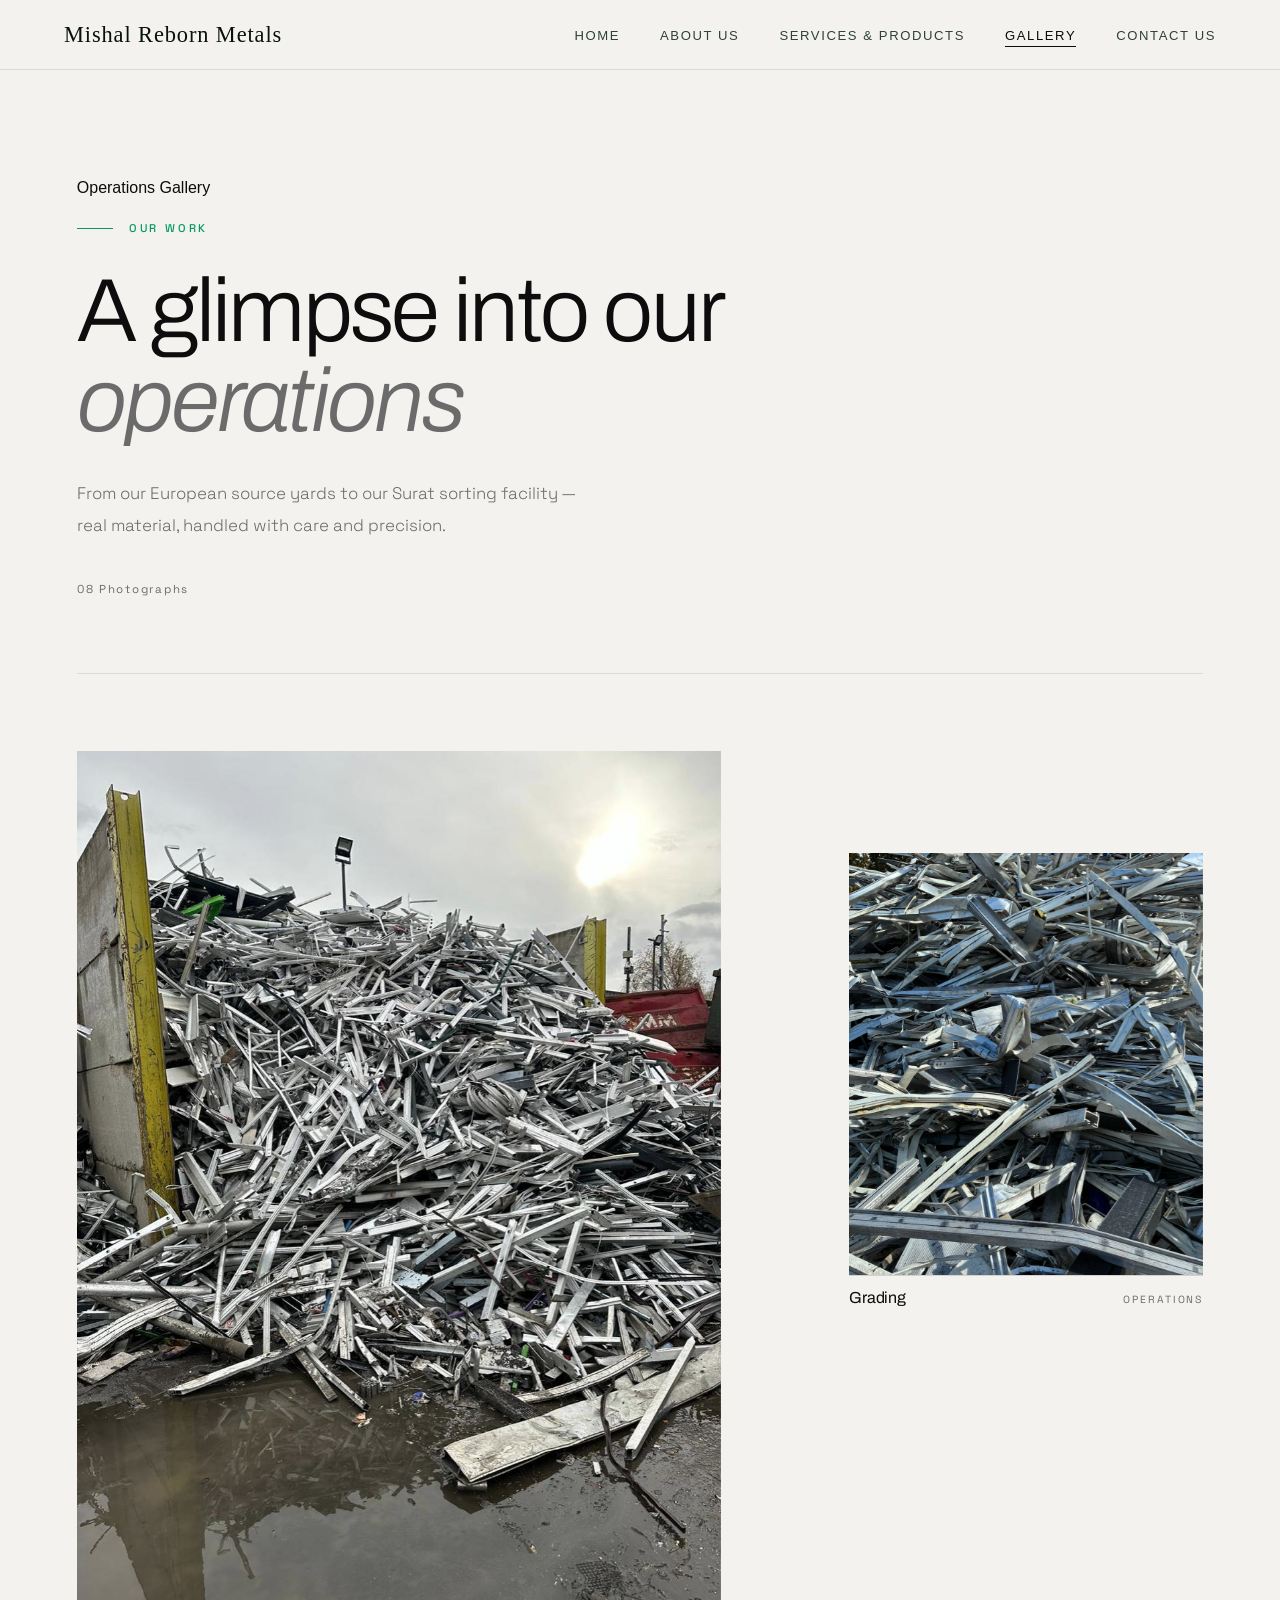
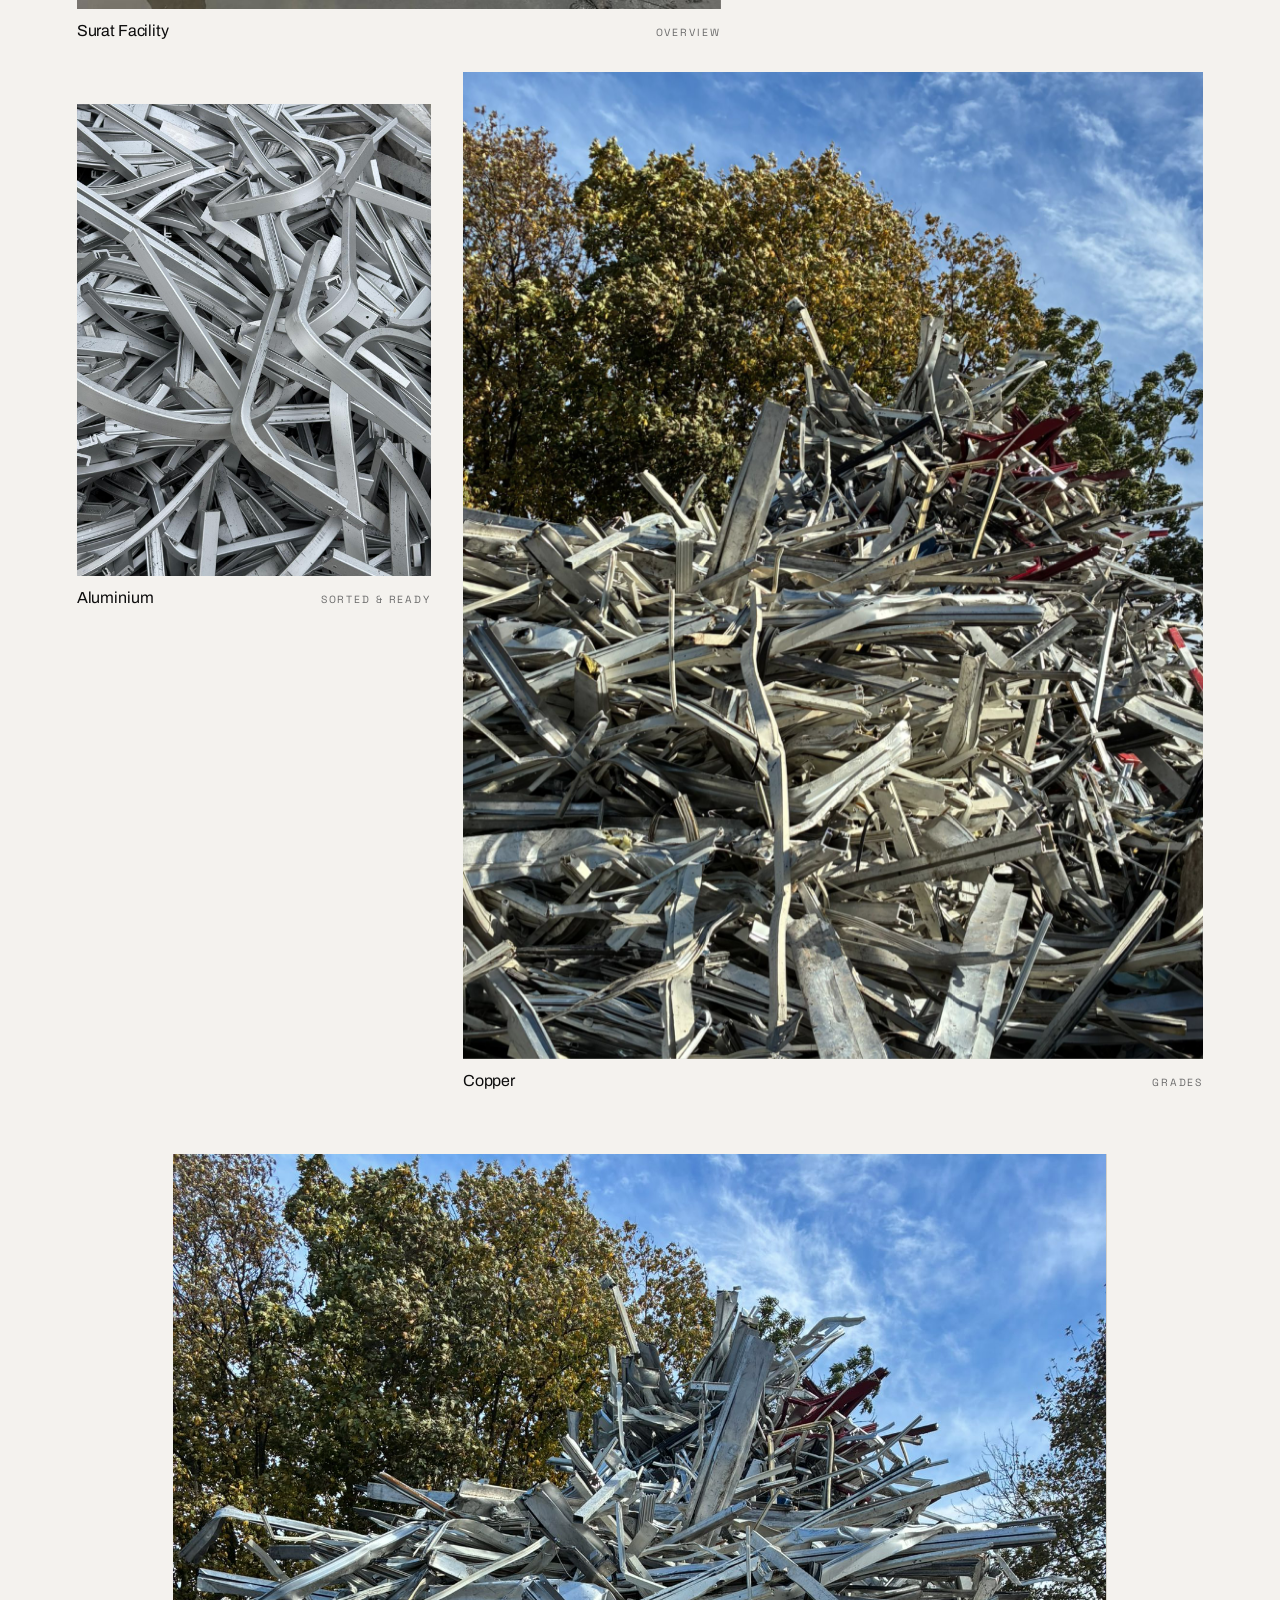
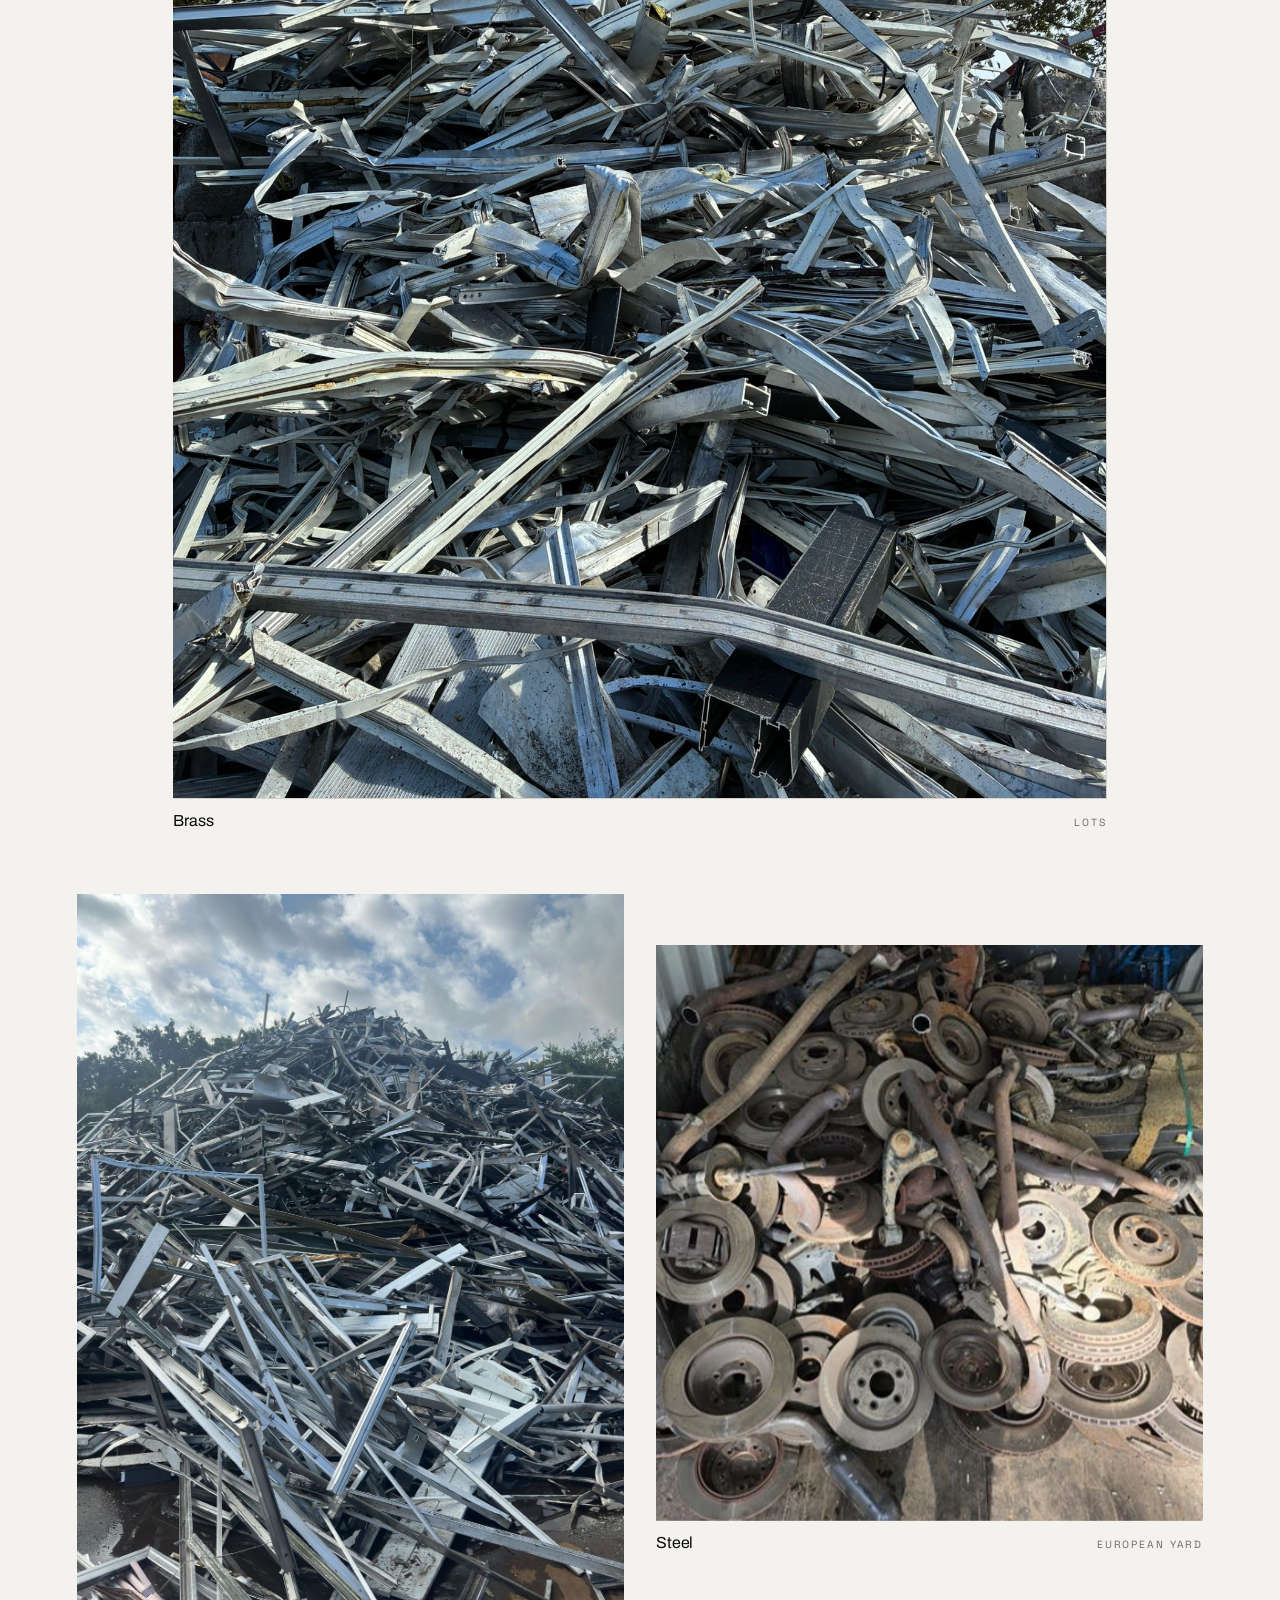
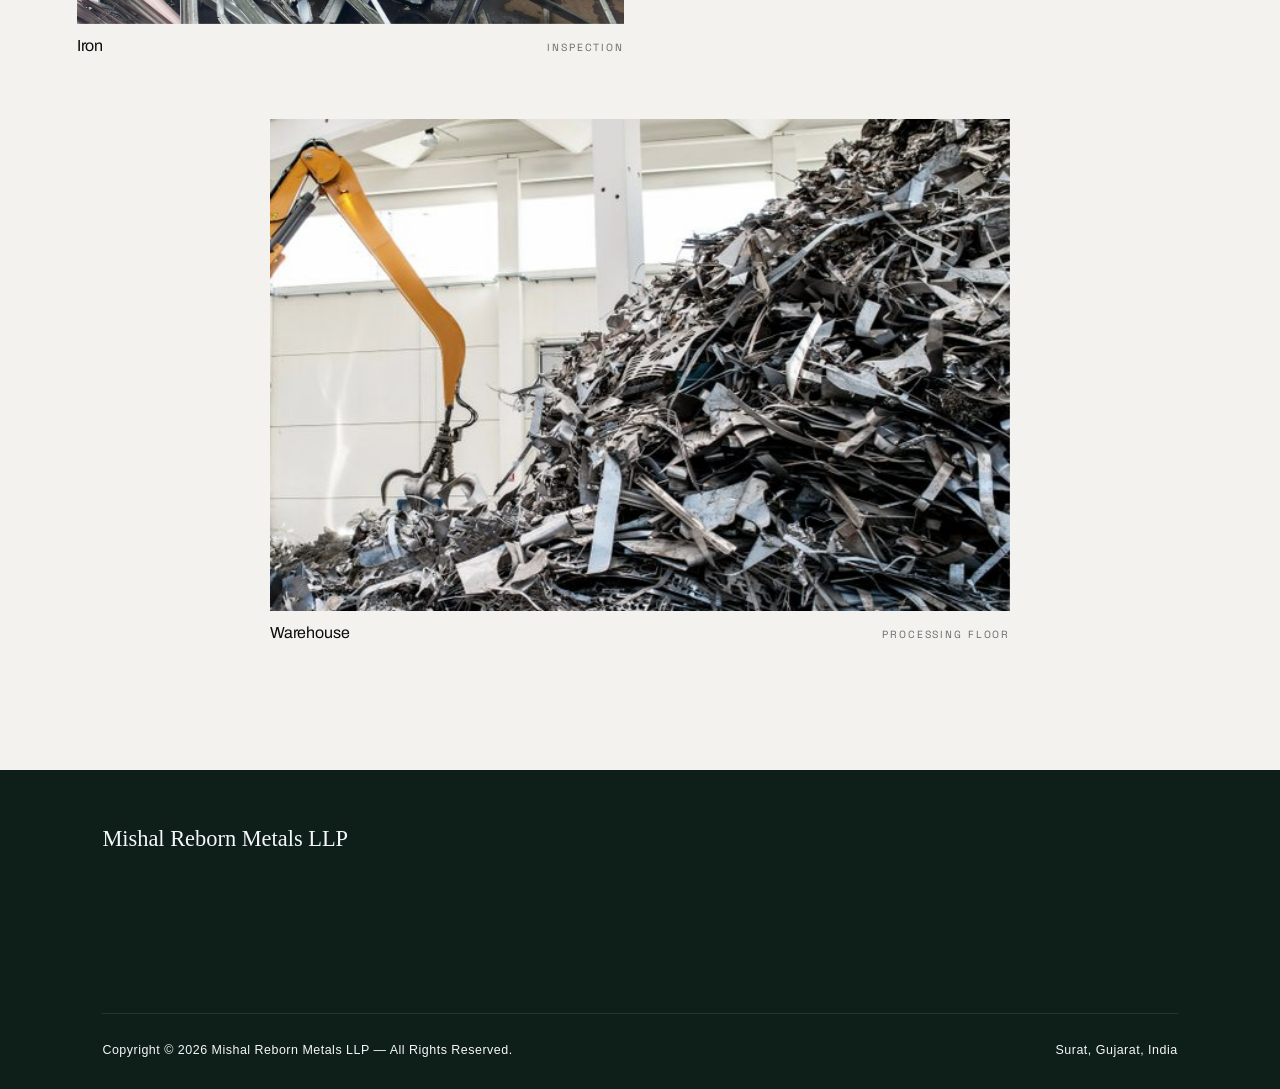
==== commit 64207c61: "Update gallery.html" ====
--- a/gallery.html
+++ b/gallery.html
@@ -6,6 +6,9 @@
   <meta name="viewport" content="width=device-width, initial-scale=1.0" />
   <title>Gallery — Mishal Reborn Metals LLP</title>
   <meta name="description" content="A visual journey through our European source yards, scrap sorting operations, and Surat processing facility. Real material, handled with precision." />
+  <link rel="preconnect" href="https://fonts.googleapis.com">
+  <link rel="preconnect" href="https://fonts.gstatic.com" crossorigin>
+  <link href="https://fonts.googleapis.com/css2?family=Inter:wght@300;400;500;600&family=Montserrat:wght@300;400;500;600;700&display=swap" rel="stylesheet">
   <link href="static/main_styles.css" rel="stylesheet" />
   <link href="static/gallery_styles.css" rel="stylesheet" />
 </head>
@@ -29,6 +32,7 @@
   <!-- ── Gallery Header ── -->
   <header class="gallery-header">
     <div class="gallery-header-inner">
+      <div class="glass-tag" style="margin-bottom: 1.5rem;">Operations Gallery</div>
       <div class="gallery-eyebrow">
         <span class="gallery-eyebrow-line"></span>
         <span class="gallery-eyebrow-text">Our Work</span>
@@ -164,10 +168,37 @@
   </footer>
 
   <script>
-    /* ── Nav scroll state ── */
+    /* ── Sticky nav scroll state & hide on scroll down, show on scroll up ── */
+    let lastScrollTop = 0;
+    const navbar = document.getElementById('navbar');
+    let isScrolled = false;
+    let isHidden = false;
+
     window.addEventListener('scroll', () => {
-      document.getElementById('navbar').classList.toggle('scrolled', window.scrollY > 10);
-    });
+      const scrollTop = window.pageYOffset || document.documentElement.scrollTop;
+      
+      // Toggle scrolled state smoothly
+      const shouldScroll = scrollTop > 10;
+      if (shouldScroll !== isScrolled) {
+        isScrolled = shouldScroll;
+        navbar.classList.toggle('scrolled', isScrolled);
+      }
+      
+      // Toggle hidden state smoothly depending on scroll direction
+      if (scrollTop > 80) {
+        const shouldHide = scrollTop > lastScrollTop;
+        if (shouldHide !== isHidden) {
+          isHidden = shouldHide;
+          navbar.classList.toggle('nav-hidden', isHidden);
+        }
+      } else {
+        if (isHidden) {
+          isHidden = false;
+          navbar.classList.remove('nav-hidden');
+        }
+      }
+      lastScrollTop = scrollTop <= 0 ? 0 : scrollTop;
+    }, { passive: true });
 
     /* ── Mobile nav toggle ── */
     function toggleNav() {
--- a/static/main_styles.css
+++ b/static/main_styles.css
@@ -0,0 +1,730 @@
+@import url('https://fonts.cdnfonts.com/css/pristina');
+:root {
+  /* ── Rose Ivory Palette ── */
+  --color-rose-700:       #8f4f57;
+  --color-rose-700-20:    #b5717a33;
+  --color-rose-500:       #b5717a;
+  --color-blush-400:      #e8c4c8;
+  --color-terracotta:     #e05c42;
+  --color-sand-400:       #f2ece5;
+  --color-sand-500:       #e8e0d8;
+  --color-sand-600:       #d4c8be;
+  --color-walnut:         #5a5048;
+  --color-ivory:          #faf7f4;
+  --color-espresso:       #1e1610;
+  --color-mahogany:       #2c1e1a;
+  --color-bark:           #3d2820;
+  --color-driftwood:      #9a8e86;
+
+  /* ── Semantic Aliases ── */
+  /* --bg-main:        var(--color-ivory);
+  --bg-secondary:   var(--color-sand-400);
+  --bg-dark:        var(--color-espresso);
+  
+  --text-main:      var(--color-espresso);
+  --text-muted:     var(--color-walnut);
+  --text-light:     var(--color-driftwood);
+  --text-inverse:   var(--color-ivory);
+  
+  --primary:        var(--color-rose-500);
+  --primary-hover:  var(--color-rose-700);
+  --primary-fade:   var(--color-rose-700-20);
+  --accent:         var(--color-bark);
+  
+  --border-color:   var(--color-sand-500); */
+  /* --bg-main:        #F5F7FA; */
+  --bg-main:        #F4F2EE;
+  --bg-secondary:   #E4E7EB;
+  --bg-dark:        #0E1F1A;
+  --text-main:      #07110D;
+  --text-muted:     #2D4238;
+  --text-light:     #627D70;
+  --text-inverse:   #F5F7FA;
+  --primary:        #059669;
+  --primary-hover:  #047857;
+  --primary-fade:   #05966920;
+  --accent:         #0E1F1A;
+  --border-color:   #CBD5E1;
+
+}
+
+
+
+
+
+
+
+
+
+
+
+
+*, *::before, *::after { box-sizing: border-box; margin: 0; padding: 0; }
+
+body {
+  font-family: 'Jost', sans-serif;
+  background: var(--bg-main);
+  color: var(--text-main);
+  overflow-x: hidden;
+}
+
+nav {
+  position: fixed;
+  top: 0; left: 0; right: 0;
+  z-index: 1000;
+  display: flex;
+  align-items: center;
+  justify-content: space-between;
+  padding: 0 5%;
+  height: 70px;
+  background: var(--bg-main);
+  backdrop-filter: blur(8px);
+  border-bottom: 1px solid var(--border-color);
+  transition: box-shadow 0.3s;
+}
+nav.scrolled { box-shadow: 0 2px 20px rgba(58, 44, 0, 0.08); }
+
+.nav-brand {
+  font-family: 'Pristina';
+  font-size: 1.4rem;
+  font-weight: 500;
+  letter-spacing: 0.04em;
+  color: var(--text-main);
+  text-decoration: none;
+  cursor: pointer;
+}
+
+.nav-links {
+  display: flex;
+  gap: 2.5rem;
+  list-style: none;
+}
+.nav-links a {
+  font-family: 'Jost', sans-serif;
+  font-size: 0.82rem;
+  font-weight: 500;
+  letter-spacing: 0.12em;
+  text-transform: uppercase;
+  color: var(--text-muted);
+  text-decoration: none;
+  padding-bottom: 3px;
+  border-bottom: 1.5px solid transparent;
+  transition: color 0.2s, border-color 0.2s;
+}
+.nav-links a:hover,
+.nav-links a.active { color: var(--text-main); border-bottom-color: var(--primary); }
+
+.nav-toggle {
+  display: none;
+  flex-direction: column;
+  gap: 5px;
+  cursor: pointer;
+  background: none;
+  border: none;
+  padding: 4px;
+}
+.nav-toggle span { display: block; width: 24px; height: 1.5px; background: var(--bg-dark); transition: 0.3s; }
+.nav-toggle.open span:nth-child(1) { transform: translateY(6.5px) rotate(45deg); }
+.nav-toggle.open span:nth-child(2) { opacity: 0; }
+.nav-toggle.open span:nth-child(3) { transform: translateY(-6.5px) rotate(-45deg); }
+
+/* ===== SECTIONS ===== */
+section {
+  padding-top: 33px;
+}
+
+.hero {
+  position: relative;
+  height: calc(100vh - 70px);
+  min-height: 520px;
+  display: flex;
+  align-items: center;
+  justify-content: center;
+  text-align: center;
+  overflow: hidden;
+}
+.hero-bg {
+  position: absolute; inset: 0;
+  background: url('images/wp1.jpeg') center center / cover no-repeat;
+  transform: scale(1.04);
+  opacity: 1;
+  animation: zoomOut 12s ease forwards;
+}
+@keyframes zoomOut { from { transform: scale(1.06); } to { transform: scale(1.0); } }
+.hero-overlay {
+  position: absolute; inset: 0;
+  background: rgba(0, 0, 0, 0.11);
+}
+.hero-content {
+  position: relative;
+  z-index: 2;
+  padding: 0 1.5rem;
+  max-width: 780px;
+  animation: riseIn 1.1s ease 0.2s both;
+}
+.hero-title {
+  font-family: 'Pristina';
+  font-size: clamp(2.8rem, 7vw, 5.2rem);
+  font-weight: 500;
+  line-height: 1.1;
+  color: white;
+  text-shadow: 0 0 20px rgba(0,0,0,0.5), 0 0 5px rgba(0,0,0,0.8);
+  margin-bottom: 0.6rem;
+}
+
+.hero-slogan {
+  font-size: clamp(1.05rem, 2vw, 1.85rem);
+  font-weight: 350;
+  letter-spacing: 0.06em;
+  color: white;
+  text-shadow: 0 0 15px rgba(0,0,0,0.5), 0 0 4px rgba(0,0,0,0.7);
+  margin-bottom: 2.6rem;
+}
+.hero-cta {
+  display: inline-flex;
+  gap: 1rem;
+  flex-wrap: wrap;
+  justify-content: center;
+}
+
+.btn-primary {
+  display: inline-block;
+  padding: 0.75rem 2.2rem;
+  background: var(--primary);
+  color: #ffffff;
+  font-size: 0.8rem;
+  font-weight: 600;
+  letter-spacing: 0.1em;
+  text-transform: uppercase;
+  text-decoration: none;
+  border: 1.5px solid var(--primary);
+  cursor: pointer;
+  transition: background 0.25s, color 0.25s;
+}
+.btn-primary:hover { background: var(--primary-hover); border-color: var(--primary-hover); }
+.btn-outline {
+  display: inline-block;
+  padding: 0.75rem 2.2rem;
+  background: transparent;
+  color: #ffffff;
+  font-size: 0.8rem;
+  font-weight: 600;
+  letter-spacing: 0.1em;
+  text-transform: uppercase;
+  text-decoration: none;
+  border: 1.5px solid rgba(255, 255, 255, 0.6);
+  cursor: pointer;
+  transition: background 0.25s, border-color 0.25s;
+}
+.btn-outline:hover { background: rgba(255, 255, 255, 0.1); border-color: #ffffff; }
+
+.section { padding: 5.5rem 8%; }
+
+.section-label {
+  font-size: 0.7rem;
+  letter-spacing: 0.22em;
+  text-transform: uppercase;
+  font-weight: 500;
+  color: var(--primary);
+  margin-bottom: 0.7rem;
+}
+.section-title {
+  font-family: 'Cormorant Garamond', serif;
+  font-size: clamp(2rem, 4vw, 3rem);
+  font-weight: 400;
+  line-height: 1.2;
+  color: var(--accent);
+  margin-bottom: 1.5rem;
+}
+.section-title em { font-style: italic; color: var(--accent); }
+.section-body {
+  font-size: 0.97rem;
+  font-weight: 300;
+  line-height: 1.85;
+  color: var(--text-muted);
+  max-width: 640px;
+}
+
+.highlights {
+  display: grid;
+  grid-template-columns: repeat(2, 1fr);
+  background: var(--bg-dark);
+}
+.highlight-card {
+  padding: 3rem 2.5rem;
+  border-right: 1px solid rgba(255, 255, 255, 0.299);
+}
+.highlight-card:last-child { border-right: none; }
+.highlight-num {
+  font-family: 'Cormorant Garamond', serif;
+  font-size: 3rem;
+  font-weight: 300;
+  color: var(--text-inverse);
+  margin-bottom: 0.4rem;
+}
+.highlight-label {
+  font-size: 0.78rem;
+  font-weight: 500;
+  letter-spacing: 0.08em;
+  color: var(--primary);
+  margin-bottom: 0.5rem;
+  text-transform: uppercase;
+}
+.highlight-text {
+  font-size: 0.88rem;
+  font-weight: 300;
+  line-height: 1.65;
+  color: var(--text-inverse);
+}
+
+.split { display: grid; grid-template-columns: 1fr 1fr; }
+.split-img {
+  background: url('images/wp3.JPG') center/cover no-repeat;
+  min-height: 460px;
+}
+.split-content { padding: 5rem 6%; display: flex; flex-direction: column; justify-content: center; }
+#about .section { padding-bottom: 0; }
+.about-grid {
+  display: grid;
+  grid-template-columns: 1fr 1fr;
+  gap: 4rem;
+  align-items: start;
+}
+.about-block { margin-bottom: 2.5rem; }
+.about-block h3 {
+  font-family: 'Cormorant Garamond', serif;
+  font-size: 1.5rem;
+  font-weight: 500;
+  color: var(--accent);
+  margin-bottom: 0.8rem;
+}
+.about-block p {
+  font-size: 0.95rem;
+  font-weight: 300;
+  line-height: 1.85;
+  color: var(--text-muted);
+}
+.services-intro {
+  max-width: 720px;
+  margin: 0 auto 4rem;
+  text-align: center;
+}
+.services-list {
+  display: grid;
+  grid-template-columns: repeat(auto-fit, minmax(220px, 1fr));
+  gap: 1.5px;
+  background: var(--primary-fade);
+  margin-bottom: 5rem;
+}
+.service-card {
+  background: var(--bg-main);
+  padding: 2rem 1.8rem;
+  transition: background 0.25s;
+}
+.service-card:hover { background:var(--primary-fade); }
+.service-icon img {
+  max-width: 100%;
+  max-height: 100%;
+  width: 33px;
+  height: 33px;
+  object-fit: contain;
+}
+.service-name {
+  font-family: 'Cormorant Garamond', serif;
+  font-size: 1.1rem;
+  font-weight: 600;
+  color: var(--text-main);
+  margin-bottom: 0.5rem;
+}
+.service-desc {
+  font-size: 0.85rem;
+  font-weight: 300;
+  line-height: 1.7;
+  color: var(--text-muted);
+}
+
+.products-header {
+  text-align: center;
+  max-width: 700px;
+  margin: 0 auto 3.5rem;
+}
+.products-grid {
+  display: grid;
+  grid-template-columns: repeat(auto-fit, minmax(250px, 1fr));
+  gap: 1.5px;
+  background: transparent;
+}
+.product-card {
+  background: var(--bg-main);
+  padding: 2.5rem 2rem;
+  position: relative;
+  transition: background 0.25s;
+  border-right: 1.5px solid var(--primary-fade);
+  border-top:1.5px solid var(--primary-fade);
+}
+.product-card:hover { background: var(--primary-fade); }
+.product-letter {
+  font-family: 'Cormorant Garamond', serif;
+  font-size: 5rem;
+  font-weight: 300;
+  color: var(--primary);
+  line-height: 1;
+  margin-bottom: -0.5rem;
+}
+.product-name {
+  font-family: 'Cormorant Garamond', serif;
+  font-size: 1.55rem;
+  font-weight: 500;
+  color: var(--accent);
+  margin-bottom: 0.8rem;
+}
+.product-desc {
+  font-size: 0.88rem;
+  font-weight: 300;
+  line-height: 1.78;
+  color: var(--text-muted);
+}
+
+.qa-banner {
+  background: var(--bg-dark);
+  padding: 4.5rem 8%;
+  display: grid;
+  grid-template-columns: 1fr 1fr;
+  gap: 4rem;
+}
+.qa-block h3 {
+  font-family: 'Cormorant Garamond', serif;
+  font-size: 1.6rem;
+  font-weight: 400;
+  color: var(--text-inverse);
+  margin-bottom: 0.8rem;
+}
+.qa-block p {
+  font-size: 0.9rem;
+  font-weight: 300;
+  line-height: 1.8;
+  color: var(--text-inverse);
+}
+
+/* ===== GALLERY ===== */
+.gallery-grid {
+  display: grid;
+  grid-template-columns: repeat(3, 1fr);
+  grid-auto-rows: 260px;
+  gap: 6px;
+}
+
+.gallery-item {
+  position: relative;
+  overflow: hidden;
+  background: var(--border-color);
+}
+
+.gallery-wide { grid-column: span 2; }
+.gallery-tall { grid-row: span 2; }
+.gallery-feature { grid-column: span 3; grid-row: span 1; height: 340px; }
+
+.gallery-item img {
+  width: 100%;
+  height: 100%;
+  object-fit: cover;
+  display: block;
+  transition: transform 0.5s ease, filter 0.4s ease;
+  filter: saturate(0.85);
+}
+.gallery-item:hover img {
+  transform: scale(1.04);
+  filter: saturate(1);
+}
+
+.gallery-caption {
+  position: absolute;
+  bottom: 0; left: 0; right: 0;
+  padding: 0.9rem 1.1rem 0.8rem;
+  background: linear-gradient(to top, rgba(0, 0, 0, 0.7) 0%, transparent 100%);
+  font-size: 0.75rem;
+  letter-spacing: 0.1em;
+  text-transform: uppercase;
+  color: rgba(255, 255, 255, 0.9);
+  transform: translateY(4px);
+  opacity: 0;
+  transition: opacity 0.3s, transform 0.3s;
+}
+.gallery-item:hover .gallery-caption {
+  opacity: 1;
+  transform: translateY(0);
+}
+.gallery-caption-feature {
+  font-size: 0.85rem;
+  letter-spacing: 0.14em;
+}
+
+/* ===== LIGHTBOX ===== */
+.lightbox {
+  position: fixed;
+  inset: 0;
+  background: rgba(0, 0, 0, 0.9);
+  z-index: 2000;
+  display: flex;
+  align-items: center;
+  justify-content: center;
+  padding: 2rem;
+  animation: fadeIn 0.2s ease;
+}
+@keyframes fadeIn { from { opacity: 0; } to { opacity: 1; } }
+.lightbox-inner {
+  position: relative;
+  max-width: 90vw;
+  max-height: 90vh;
+}
+.lightbox-inner img {
+  max-width: 90vw;
+  max-height: 85vh;
+  object-fit: contain;
+  display: block;
+  border: 1px solid rgba(255, 255, 255, 0.1);
+}
+.lightbox-close {
+  position: absolute;
+  top: -2.2rem;
+  right: 0;
+  background: none;
+  border: none;
+  color: rgba(255, 255, 255, 0.7);
+  font-size: 1.2rem;
+  cursor: pointer;
+  letter-spacing: 0.05em;
+  transition: color 0.2s;
+}
+.lightbox-close:hover { color: #ffffff; }
+
+.contact-grid {
+  display: grid;
+  grid-template-columns: 1fr 1fr;
+  gap: 6rem;
+  align-items: start;
+}
+.contact-label {
+  font-size: 0.7rem;
+  letter-spacing: 0.22em;
+  text-transform: uppercase;
+  color: var(--accent);
+  margin-bottom: 0.4rem;
+}
+.contact-value {
+  display: flex;
+  align-items: center;
+  flex-wrap: wrap;
+  gap: 0.75rem;            /* balanced spacing between number and icon */
+  font-size: 1rem;
+  font-weight: 400;
+  color: var(--text-main);
+  margin-bottom: 1.6rem;
+  line-height: 1.55;
+}
+
+.contact-value a:not(.wa-link) {
+  color: var(--text-main);
+  text-decoration: none;
+  border-bottom: 1px solid var(--primary-fade);
+  padding-bottom: 1px;
+  transition: border-color 0.2s;
+}
+.contact-value a:not(.wa-link):hover {
+  border-color: var(--primary);
+}
+
+.wa-link {
+  display: inline-flex;
+  align-items: center;
+  justify-content: center;
+  border-bottom: 0 !important;
+  padding-bottom: 0 !important;
+  line-height: 1;
+  transition: transform 0.2s ease;
+}
+
+/* WhatsApp icon image */
+.wa-link img {
+  width: 28px;             /* more elegant, matches text scale */
+  height: 28px;
+  display: block;
+  transition: transform 0.2s ease, filter 0.2s ease;
+  border-radius: 4px;      /* subtle rounding, optional – remove if icon has its own shape */
+}
+
+/* Hover effects: gentle scale + soft shadow */
+.wa-link:hover img {
+  transform: scale(1.08);
+  filter: drop-shadow(0 2px 4px rgba(0, 0, 0, 0.1));
+}
+.contact-form-note {
+  background: var(--primary-fade);
+  padding: 2.5rem;
+  border-left: 3px solid var(--primary);
+}
+.contact-form-note p {
+  font-size: 0.9rem;
+  font-weight: 300;
+  line-height: 1.8;
+  color: var(--accent);
+}
+.contact-form-note strong { color: var(--text-main); font-weight: 500; }
+.contact-form-note a {
+  color: var(--primary);
+  text-decoration: none;
+  font-weight: 500;
+  border-bottom: 1px solid transparent;
+  transition: border-color 0.2s;
+}
+
+.contact-form-note a:hover {
+  border-bottom-color: var(--primary);
+}
+.map-wrapper {
+  width: 100%;
+  margin-top: 1.5rem;
+  overflow: hidden;
+  box-shadow: var(--shadow-sm);
+  background: #f0ece7;
+}
+
+.map-wrapper iframe {
+  display: block;
+  width: 100%;
+  height: auto;
+  aspect-ratio: 16 / 9; 
+  border: 0;
+  transition: all 0.2s;
+}
+footer {
+  background: var(--bg-dark);
+  padding: 3.5rem 8% 2rem;
+}
+.footer-top {
+  display: flex;
+  justify-content: space-between;
+  align-items: flex-start;
+  gap: 3rem;
+  padding-bottom: 2.5rem;
+  border-bottom: 1px solid rgba(249,238,244,0.1);
+  flex-wrap: wrap;
+}
+.footer-brand {
+  font-family: 'Pristina';
+  font-size: 1.4rem;
+  font-weight: 400;
+  color: var(--text-inverse);
+  margin-bottom: 0.6rem;
+  padding-bottom: 111px;
+}
+
+
+.footer-bottom {
+  padding-top: 1.8rem;
+  display: flex;
+  justify-content: space-between;
+  align-items: center;
+  flex-wrap: wrap;
+  gap: 1rem;
+}
+.footer-copy {
+  font-size: 0.78rem;
+  color: var(--text-inverse);
+  letter-spacing: 0.04em;
+}
+
+/* ===== RESPONSIVE ===== */
+@media (max-width: 900px) {
+  .nav-links {
+    display: none;
+    flex-direction: column;
+    position: absolute;
+    top: 70px; left: 0; right: 0;
+    background: var(--bg-main);
+    border-top: 1px solid var(--border-color);
+    padding: 1.5rem 5%;
+    gap: 1.2rem;
+  }
+  .nav-links.open { display: flex; }
+  .nav-toggle { display: flex; }
+  .highlights { grid-template-columns: 1fr; }
+  .highlight-card { border-right: none; border-bottom: 1px solid rgba(255, 255, 255, 0.1); }
+  .split { grid-template-columns: 1fr; }
+  .split-img { min-height: 280px; }
+  .about-grid { grid-template-columns: 1fr; gap: 0; }
+  .section {
+    padding: 4rem 6%;
+  }
+  .contact-grid {
+    grid-template-columns: 1fr;
+    gap: 2.5rem;
+  }
+  .section-title {
+    font-size: 1.9rem;
+  }
+  .contact-form-note {
+    padding: 1.8rem;
+  }
+  .map-wrapper iframe {
+    aspect-ratio: 16 / 9;
+    width: 100%;
+  }
+  .qa-banner { grid-template-columns: 1fr; gap: 2rem; }
+  .footer-top { flex-direction: column; }
+  .section { padding: 4rem 6%; }
+  .gallery-grid {
+    grid-template-columns: repeat(2, 1fr);
+    grid-auto-rows: 220px;
+  }
+  .gallery-wide { grid-column: span 2; }
+  .gallery-tall { grid-row: span 1; }
+  .gallery-feature { grid-column: span 2; }
+}
+@media (max-width: 600px) {
+  .products-grid { grid-template-columns: 1fr; }
+  .services-list { grid-template-columns: 1fr; }
+  .gallery-grid {
+    grid-template-columns: 1fr;
+    grid-auto-rows: 200px;
+  }
+  .section {
+    padding: 3rem 5%;
+  }
+  .section-title {
+    font-size: 1.7rem;
+    letter-spacing: -0.2px;
+  }
+  .section-body {
+    font-size: 1rem;
+    margin-bottom: 2.5rem !important;
+  }
+  .contact-value {
+    font-size: 0.95rem;
+    gap: 0.6rem;
+    margin-bottom: 1.2rem;
+  }
+  .contact-label {
+    font-size: 0.65rem;
+  }
+  .contact-form-note {
+    padding: 1.5rem;
+  }
+  .contact-form-note p {
+    font-size: 0.9rem;
+    line-height: 1.65;
+  }
+  .wa-link img {
+    width: 24px;
+    height: 24px;
+  }
+  .map-wrapper {
+    margin-top: 1.25rem;
+  }
+  .map-wrapper iframe {
+    aspect-ratio: 4 / 3;   /* on very small screens slightly taller for readability */
+  }
+  .gallery-wide,
+  .gallery-tall,
+  .gallery-feature { grid-column: span 1; grid-row: span 1; height: 200px; }
+}
--- a/static/gallery_styles.css
+++ b/static/gallery_styles.css
@@ -0,0 +1,570 @@
+@import url('https://fonts.googleapis.com/css2?family=Archivo:ital,wght@0,300;0,400;0,500;0,600;0,700;1,300;1,400&family=Space+Grotesk:wght@300;400;500;600&display=swap');
+
+:root {
+  --g-bg:         #F4F2EE;
+  --g-ink:        #0D0D0D;
+  --g-muted:      #6B6B6B;
+  --g-border:     rgba(13, 13, 13, 0.1);
+  --g-overlay:    rgba(8, 8, 8, 0.92);
+  --g-accent:     #059669;
+  --g-gap:        clamp(1rem, 2.5vw, 2.5rem);
+  --reveal-ease:  cubic-bezier(0.76, 0, 0.24, 1);
+  --hover-ease:   cubic-bezier(0.33, 1, 0.68, 1);
+}
+
+body.gallery-page {
+  background: var(--g-bg);
+  color: var(--g-ink);
+}
+
+.gallery-page nav {
+  background: rgba(244, 242, 238, 0.88);
+  backdrop-filter: blur(12px);
+  -webkit-backdrop-filter: blur(12px);
+  border-bottom: 1px solid var(--g-border);
+}
+
+.gallery-page .nav-links a:hover,
+.gallery-page .nav-links a.active {
+  color: var(--g-ink);
+  border-bottom-color: var(--g-ink);
+}
+
+.gallery-header {
+  padding: clamp(6rem, 14vw, 12rem) 6% clamp(3rem, 6vw, 5rem);
+  position: relative;
+  overflow: hidden;
+}
+
+.gallery-header-inner {
+  max-width: 900px;
+}
+
+.gallery-eyebrow {
+  display: flex;
+  align-items: center;
+  gap: 1rem;
+  margin-bottom: 2rem;
+  overflow: hidden;
+}
+
+.gallery-eyebrow-line {
+  width: 36px;
+  height: 1px;
+  background: var(--g-accent);
+  flex-shrink: 0;
+  transform: scaleX(0);
+  transform-origin: left;
+  animation: lineGrow 0.8s var(--reveal-ease) 0.3s forwards;
+}
+
+@keyframes lineGrow {
+  to { transform: scaleX(1); }
+}
+
+.gallery-eyebrow-text {
+  font-family: 'Space Grotesk', sans-serif;
+  font-size: 0.7rem;
+  font-weight: 500;
+  letter-spacing: 0.25em;
+  text-transform: uppercase;
+  color: var(--g-accent);
+  opacity: 0;
+  transform: translateX(-8px);
+  animation: fadeSlideX 0.7s var(--reveal-ease) 0.5s forwards;
+}
+
+@keyframes fadeSlideX {
+  to { opacity: 1; transform: translateX(0); }
+}
+
+.gallery-header h1 {
+  font-family: 'Archivo', sans-serif;
+  font-size: clamp(3.2rem, 7vw, 6.5rem);
+  font-weight: 300;
+  line-height: 1.0;
+  letter-spacing: -0.03em;
+  color: var(--g-ink);
+  overflow: hidden;
+  opacity: 0;
+  transform: translateY(60px);
+  animation: riseUp 1s var(--reveal-ease) 0.4s forwards;
+}
+
+.gallery-header h1 em {
+  font-style: italic;
+  font-weight: 300;
+  color: var(--g-muted);
+}
+
+@keyframes riseUp {
+  to { opacity: 1; transform: translateY(0); }
+}
+
+.gallery-header p {
+  font-family: 'Space Grotesk', sans-serif;
+  font-size: clamp(0.9rem, 1.5vw, 1.05rem);
+  font-weight: 300;
+  line-height: 1.9;
+  color: var(--g-muted);
+  max-width: 520px;
+  margin-top: 2rem;
+  opacity: 0;
+  transform: translateY(24px);
+  animation: riseUp 0.9s var(--reveal-ease) 0.7s forwards;
+}
+
+/* Gallery counter badge */
+.gallery-count {
+  font-family: 'Space Grotesk', sans-serif;
+  font-size: 0.72rem;
+  letter-spacing: 0.15em;
+  color: var(--g-muted);
+  margin-top: 2.5rem;
+  opacity: 0;
+  animation: riseUp 0.7s var(--reveal-ease) 0.9s forwards;
+}
+
+/* ── Divider rule ── */
+.gallery-rule {
+  width: 100%;
+  height: 1px;
+  background: var(--g-border);
+  margin: 0 6%;
+  width: calc(100% - 12%);
+  transform: scaleX(0);
+  transform-origin: left;
+  animation: lineGrow 1s var(--reveal-ease) 0.8s forwards;
+}
+
+
+.immersive-gallery {
+  padding: clamp(3rem, 6vw, 6rem) 6% clamp(5rem, 10vw, 10rem);
+  display: grid;
+  grid-template-columns: repeat(12, 1fr);
+  column-gap: var(--g-gap);
+  row-gap: clamp(3rem, 5vw, 5rem);
+  align-items: start;
+}
+
+/* ── Individual Gallery Item ── */
+.immersive-item {
+  position: relative;
+  cursor: pointer;
+  /* Simple fade-in reveal */
+  opacity: 0;
+  transition:
+    opacity 0.85s ease,
+    box-shadow 0.4s ease;
+}
+
+.immersive-item.in-view {
+  opacity: 1;
+}
+
+.immersive-item:nth-child(1) { transition-delay: 0.05s; }
+.immersive-item:nth-child(2) { transition-delay: 0.2s; }
+.immersive-item:nth-child(3) { transition-delay: 0.1s; }
+.immersive-item:nth-child(4) { transition-delay: 0.25s; }
+.immersive-item:nth-child(5) { transition-delay: 0.05s; }
+.immersive-item:nth-child(6) { transition-delay: 0.15s; }
+.immersive-item:nth-child(7) { transition-delay: 0.3s; }
+.immersive-item:nth-child(8) { transition-delay: 0.1s; }
+
+
+.immersive-item:nth-child(1) {
+  grid-column: 1 / 8;
+  margin-top: 0;
+}
+.immersive-item:nth-child(2) {
+  grid-column: 9 / 13;
+  margin-top: clamp(4rem, 8vw, 8rem);
+}
+
+/* Row 2: Small left + wide right */
+.immersive-item:nth-child(3) {
+  grid-column: 1 / 5;
+  margin-top: 0;
+}
+.immersive-item:nth-child(4) {
+  grid-column: 5 / 13;
+  margin-top: clamp(-2rem, -3vw, -3rem);
+}
+
+/* Row 3: Full-width panorama */
+.immersive-item:nth-child(5) {
+  grid-column: 2 / 12;
+  margin-top: 0;
+}
+
+/* Row 4: Symmetrical pair */
+.immersive-item:nth-child(6) {
+  grid-column: 1 / 7;
+  margin-top: 0;
+}
+.immersive-item:nth-child(7) {
+  grid-column: 7 / 13;
+  margin-top: clamp(2rem, 4vw, 4rem);
+}
+
+/* Row 5: Final offset single */
+.immersive-item:nth-child(8) {
+  grid-column: 3 / 11;
+  margin-top: 0;
+}
+
+/* ── Image wrapper for overflow crop on hover ── */
+.immersive-img-wrap {
+  overflow: hidden;
+  display: block;
+  width: 100%;
+  background: #D4D0C8; /* subtle placeholder tone */
+}
+
+.immersive-item img {
+  width: 100%;
+  height: auto;
+  display: block;
+  transform: scale(1.03);
+  filter: saturate(0.88);
+  transition: transform 0.9s var(--hover-ease), filter 0.6s ease;
+  will-change: transform;
+}
+
+.immersive-item.in-view img {
+  transform: scale(1.0);
+}
+
+.immersive-item:hover img {
+  transform: scale(1.07);
+  filter: saturate(1.05);
+}
+
+/* ── Subtle image hover overlay (no caption inside) ── */
+.immersive-item::before {
+  content: '';
+  position: absolute;
+  inset: 0;
+  background: rgba(8, 8, 8, 0.08);
+  opacity: 0;
+  transition: opacity 0.35s ease;
+  z-index: 1;
+  pointer-events: none;
+}
+
+.immersive-item:hover::before {
+  opacity: 1;
+}
+
+/* ── Caption below image ── */
+.item-details {
+  display: flex;
+  align-items: baseline;
+  justify-content: space-between;
+  padding: 0.75rem 0 0;
+  gap: 1rem;
+}
+
+.item-title {
+  font-family: 'Archivo', sans-serif;
+  font-size: clamp(0.82rem, 1.4vw, 1rem);
+  font-weight: 400;
+  color: var(--g-ink);
+  letter-spacing: -0.01em;
+  line-height: 1.2;
+}
+
+.item-category {
+  font-family: 'Space Grotesk', sans-serif;
+  font-size: 0.65rem;
+  font-weight: 400;
+  text-transform: uppercase;
+  letter-spacing: 0.18em;
+  color: var(--g-muted);
+  white-space: nowrap;
+  flex-shrink: 0;
+}
+
+/* Item number — shown in caption row */
+.item-num {
+  display: none;
+}
+
+/* ── Expand icon on hover ── */
+.item-expand {
+  position: absolute;
+  top: 50%;
+  left: 50%;
+  transform: translate(-50%, -50%) scale(0.7);
+  opacity: 0;
+  transition:
+    opacity 0.3s ease,
+    transform 0.4s var(--hover-ease);
+  z-index: 3;
+  pointer-events: none;
+}
+
+.item-expand svg {
+  width: 40px;
+  height: 40px;
+  stroke: rgba(255,255,255,0.9);
+  fill: none;
+  stroke-width: 1.2;
+  filter: drop-shadow(0 2px 8px rgba(0,0,0,0.5));
+}
+
+.immersive-item:hover .item-expand {
+  opacity: 1;
+  transform: translate(-50%, -50%) scale(1);
+}
+
+/* =========================================
+   LIGHTBOX — full-screen refined
+   ========================================= */
+
+.lux-lightbox {
+  position: fixed;
+  inset: 0;
+  background: var(--g-overlay);
+  backdrop-filter: blur(16px);
+  -webkit-backdrop-filter: blur(16px);
+  z-index: 9999;
+  display: flex;
+  align-items: center;
+  justify-content: center;
+  opacity: 0;
+  visibility: hidden;
+  transition: opacity 0.5s ease, visibility 0.5s ease;
+}
+
+.lux-lightbox.active {
+  opacity: 1;
+  visibility: visible;
+}
+
+/* Top bar with close + caption */
+.lux-topbar {
+  position: absolute;
+  top: 0;
+  left: 0;
+  right: 0;
+  padding: 1.5rem 2rem;
+  display: flex;
+  align-items: center;
+  justify-content: space-between;
+  border-bottom: 1px solid rgba(255,255,255,0.07);
+  opacity: 0;
+  transform: translateY(-10px);
+  transition: opacity 0.4s ease 0.2s, transform 0.4s ease 0.2s;
+}
+
+.lux-lightbox.active .lux-topbar {
+  opacity: 1;
+  transform: translateY(0);
+}
+
+#luxCaption {
+  font-family: 'Archivo', sans-serif;
+  font-size: 0.85rem;
+  font-weight: 300;
+  color: rgba(255,255,255,0.75);
+  letter-spacing: 0.05em;
+}
+
+.lux-close {
+  display: flex;
+  align-items: center;
+  gap: 0.5rem;
+  background: none;
+  border: 1px solid rgba(255,255,255,0.2);
+  color: rgba(255,255,255,0.8);
+  font-family: 'Space Grotesk', sans-serif;
+  font-size: 0.7rem;
+  font-weight: 500;
+  letter-spacing: 0.15em;
+  text-transform: uppercase;
+  cursor: pointer;
+  padding: 0.5rem 1rem;
+  transition: all 0.25s ease;
+}
+
+.lux-close svg {
+  width: 14px;
+  height: 14px;
+  stroke: currentColor;
+  fill: none;
+  stroke-width: 1.5;
+}
+
+.lux-close:hover {
+  background: rgba(255,255,255,0.08);
+  border-color: rgba(255,255,255,0.5);
+  color: #ffffff;
+}
+
+/* Image container */
+.lux-lightbox-inner {
+  display: flex;
+  align-items: center;
+  justify-content: center;
+  width: 100%;
+  height: 100%;
+  padding: 5rem 4rem 3rem;
+}
+
+.lux-lightbox-img {
+  max-width: 100%;
+  max-height: 85vh;
+  object-fit: contain;
+  opacity: 0;
+  transform: scale(0.94) translateY(16px);
+  transition:
+    opacity 0.55s var(--reveal-ease),
+    transform 0.55s var(--reveal-ease);
+  box-shadow:
+    0 40px 80px rgba(0,0,0,0.6),
+    0 0 0 1px rgba(255,255,255,0.04);
+}
+
+.lux-lightbox.active .lux-lightbox-img {
+  opacity: 1;
+  transform: scale(1) translateY(0);
+}
+
+/* Nav arrows */
+.lux-nav {
+  position: absolute;
+  top: 50%;
+  transform: translateY(-50%);
+  background: none;
+  border: 1px solid rgba(255,255,255,0.15);
+  color: rgba(255,255,255,0.7);
+  width: 48px;
+  height: 48px;
+  display: flex;
+  align-items: center;
+  justify-content: center;
+  cursor: pointer;
+  transition: all 0.25s ease;
+  z-index: 10;
+  opacity: 0;
+}
+
+.lux-lightbox.active .lux-nav {
+  opacity: 1;
+  transition: opacity 0.4s ease 0.3s, background 0.25s ease, border-color 0.25s ease;
+}
+
+.lux-nav:hover {
+  background: rgba(255,255,255,0.1);
+  border-color: rgba(255,255,255,0.4);
+  color: #fff;
+}
+
+.lux-prev { left: 2rem; }
+.lux-next { right: 2rem; }
+
+.lux-nav svg {
+  width: 18px;
+  height: 18px;
+  stroke: currentColor;
+  fill: none;
+  stroke-width: 1.5;
+}
+
+/* Bottom counter */
+.lux-counter {
+  position: absolute;
+  bottom: 1.5rem;
+  left: 50%;
+  transform: translateX(-50%);
+  font-family: 'Space Grotesk', sans-serif;
+  font-size: 0.7rem;
+  color: rgba(255,255,255,0.35);
+  letter-spacing: 0.15em;
+  opacity: 0;
+  transition: opacity 0.4s ease 0.3s;
+}
+
+.lux-lightbox.active .lux-counter {
+  opacity: 1;
+}
+
+/* =========================================
+   PREFERS REDUCED MOTION
+   ========================================= */
+
+@media (prefers-reduced-motion: reduce) {
+  .immersive-item {
+    clip-path: none !important;
+    transition: none !important;
+  }
+  .immersive-item img {
+    transition: none !important;
+    transform: none !important;
+  }
+  .gallery-header h1,
+  .gallery-header p,
+  .gallery-eyebrow-line,
+  .gallery-eyebrow-text,
+  .gallery-count {
+    animation: none !important;
+    opacity: 1 !important;
+    transform: none !important;
+  }
+}
+
+/* =========================================
+   RESPONSIVE
+   ========================================= */
+
+@media (max-width: 1100px) {
+  .immersive-gallery {
+    grid-template-columns: repeat(6, 1fr);
+    row-gap: clamp(2rem, 4vw, 4rem);
+  }
+
+  /* Re-map to 6-col */
+  .immersive-item:nth-child(1) { grid-column: 1 / 5; margin-top: 0; }
+  .immersive-item:nth-child(2) { grid-column: 5 / 7; margin-top: 4rem; }
+  .immersive-item:nth-child(3) { grid-column: 1 / 3; margin-top: 0; }
+  .immersive-item:nth-child(4) { grid-column: 3 / 7; margin-top: -2rem; }
+  .immersive-item:nth-child(5) { grid-column: 1 / 7; margin-top: 0; }
+  .immersive-item:nth-child(6) { grid-column: 1 / 4; margin-top: 0; }
+  .immersive-item:nth-child(7) { grid-column: 4 / 7; margin-top: 2rem; }
+  .immersive-item:nth-child(8) { grid-column: 1 / 7; margin-top: 0; }
+}
+
+@media (max-width: 768px) {
+  .immersive-gallery {
+    display: flex;
+    flex-direction: column;
+    gap: clamp(1.2rem, 4vw, 2rem);
+    padding: 2rem 5% 5rem;
+  }
+
+  .immersive-item {
+    margin-top: 0 !important;
+    width: 100%;
+  }
+
+  /* Caption always visible below image on mobile — already non-absolute */
+
+  .item-expand { display: none; }
+
+  .lux-nav { display: none; }
+
+  .lux-lightbox-inner {
+    padding: 5rem 1rem 2rem;
+  }
+
+  .gallery-header {
+    padding: 7rem 5% 3rem;
+  }
+}
+
+@media (max-width: 480px) {
+  .gallery-header h1 {
+    font-size: clamp(2.2rem, 10vw, 3.5rem);
+  }
+}
